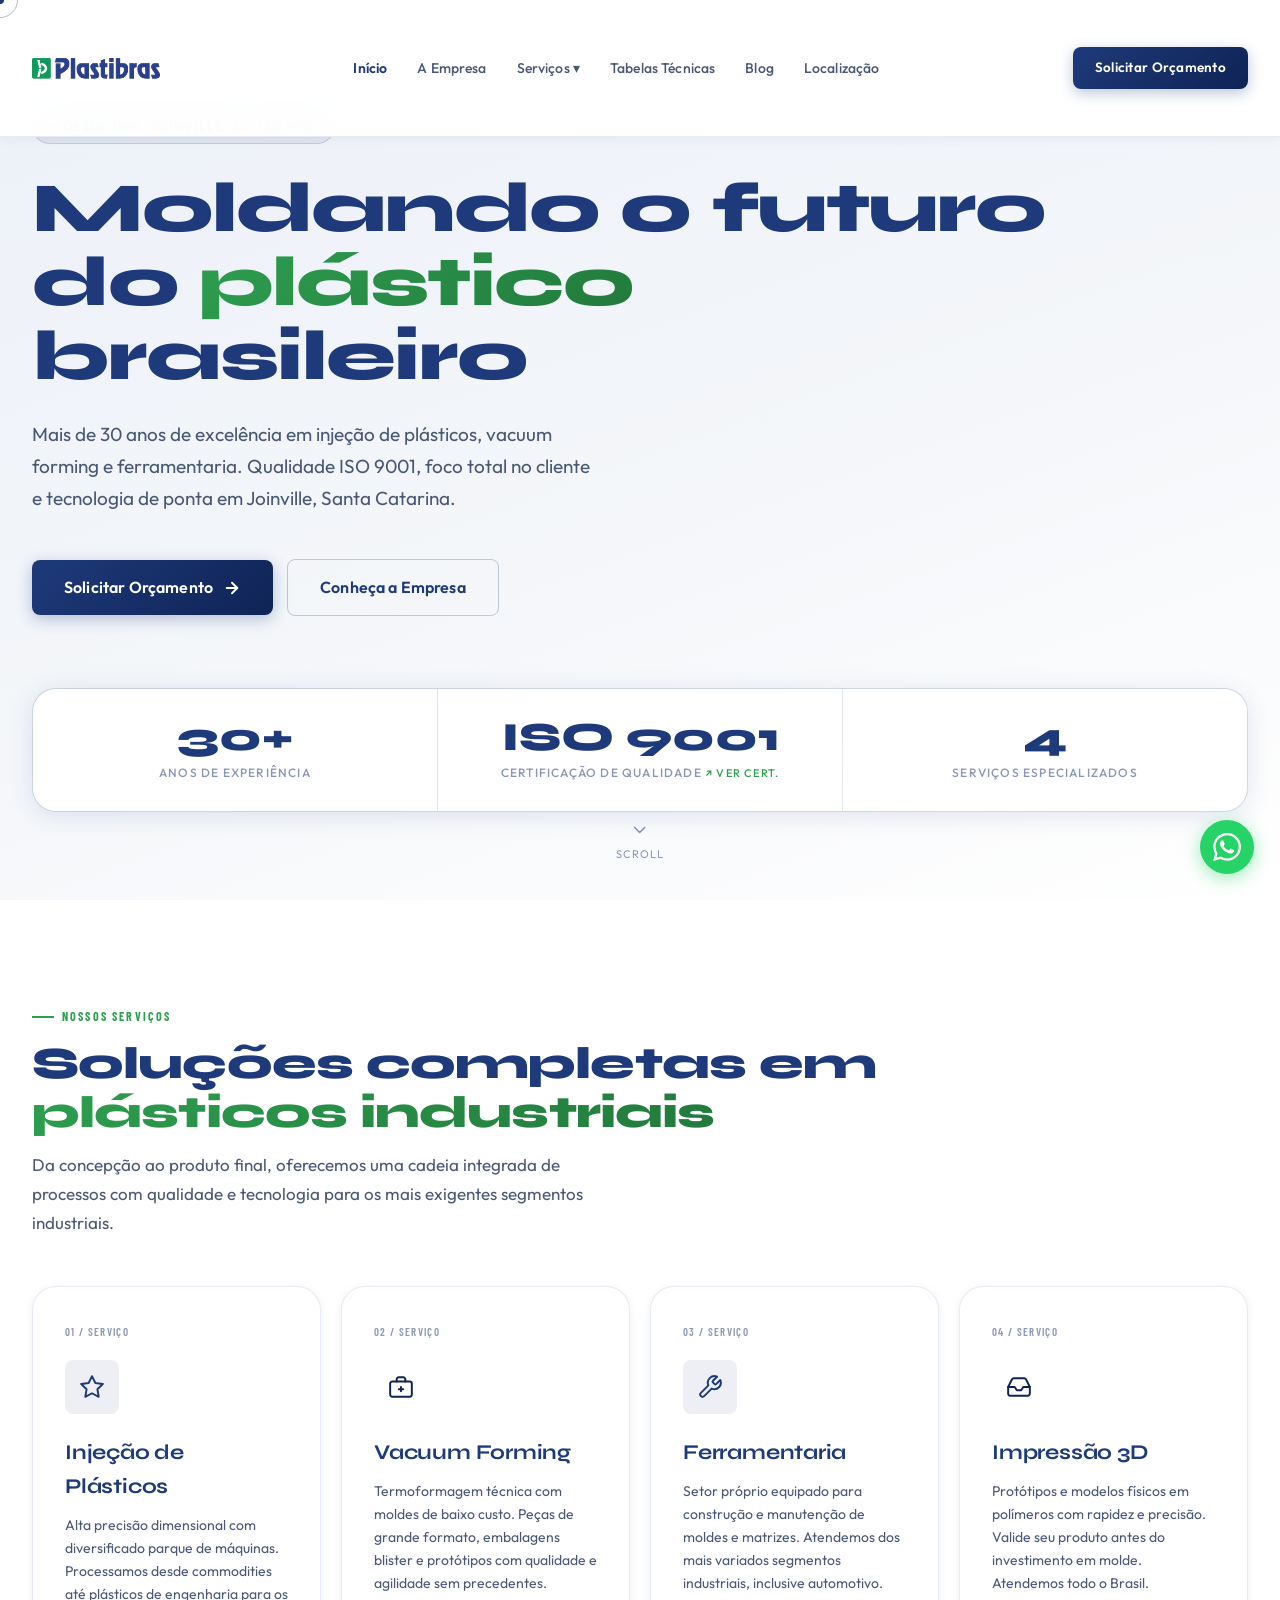
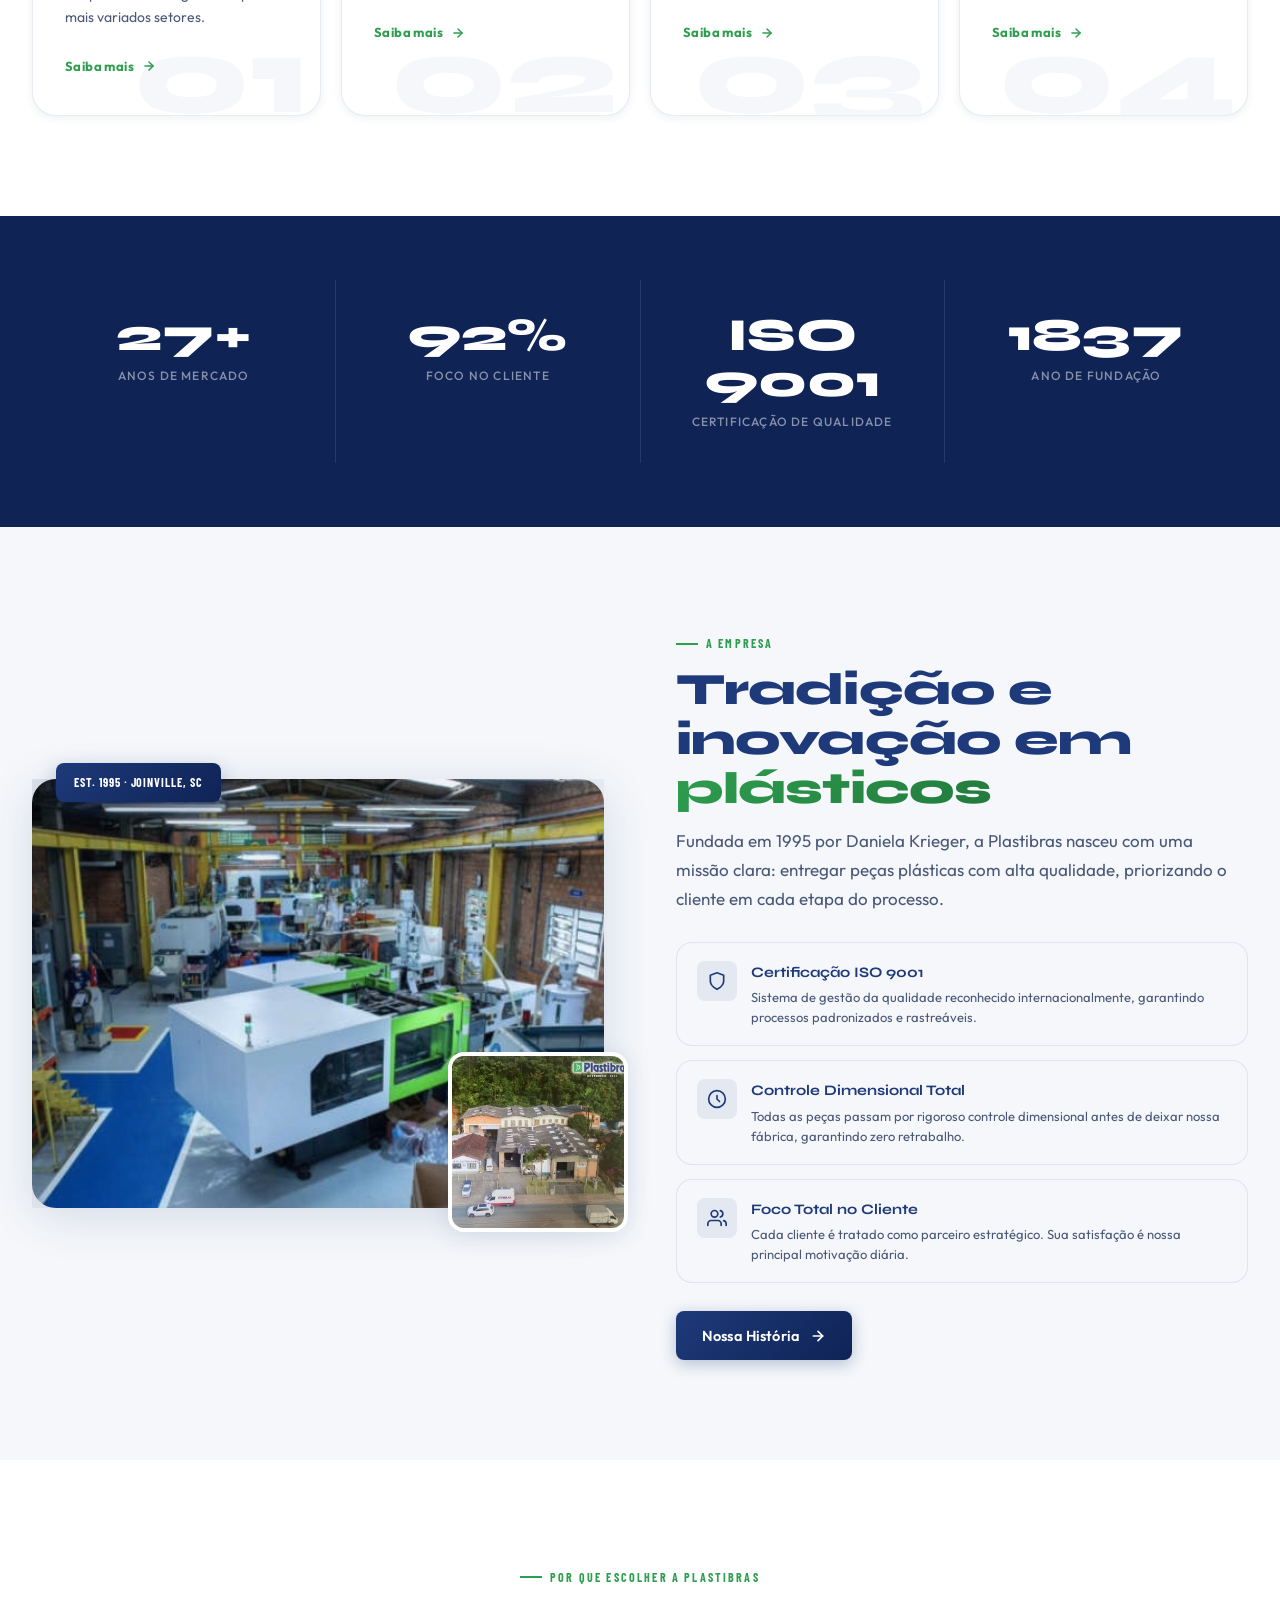
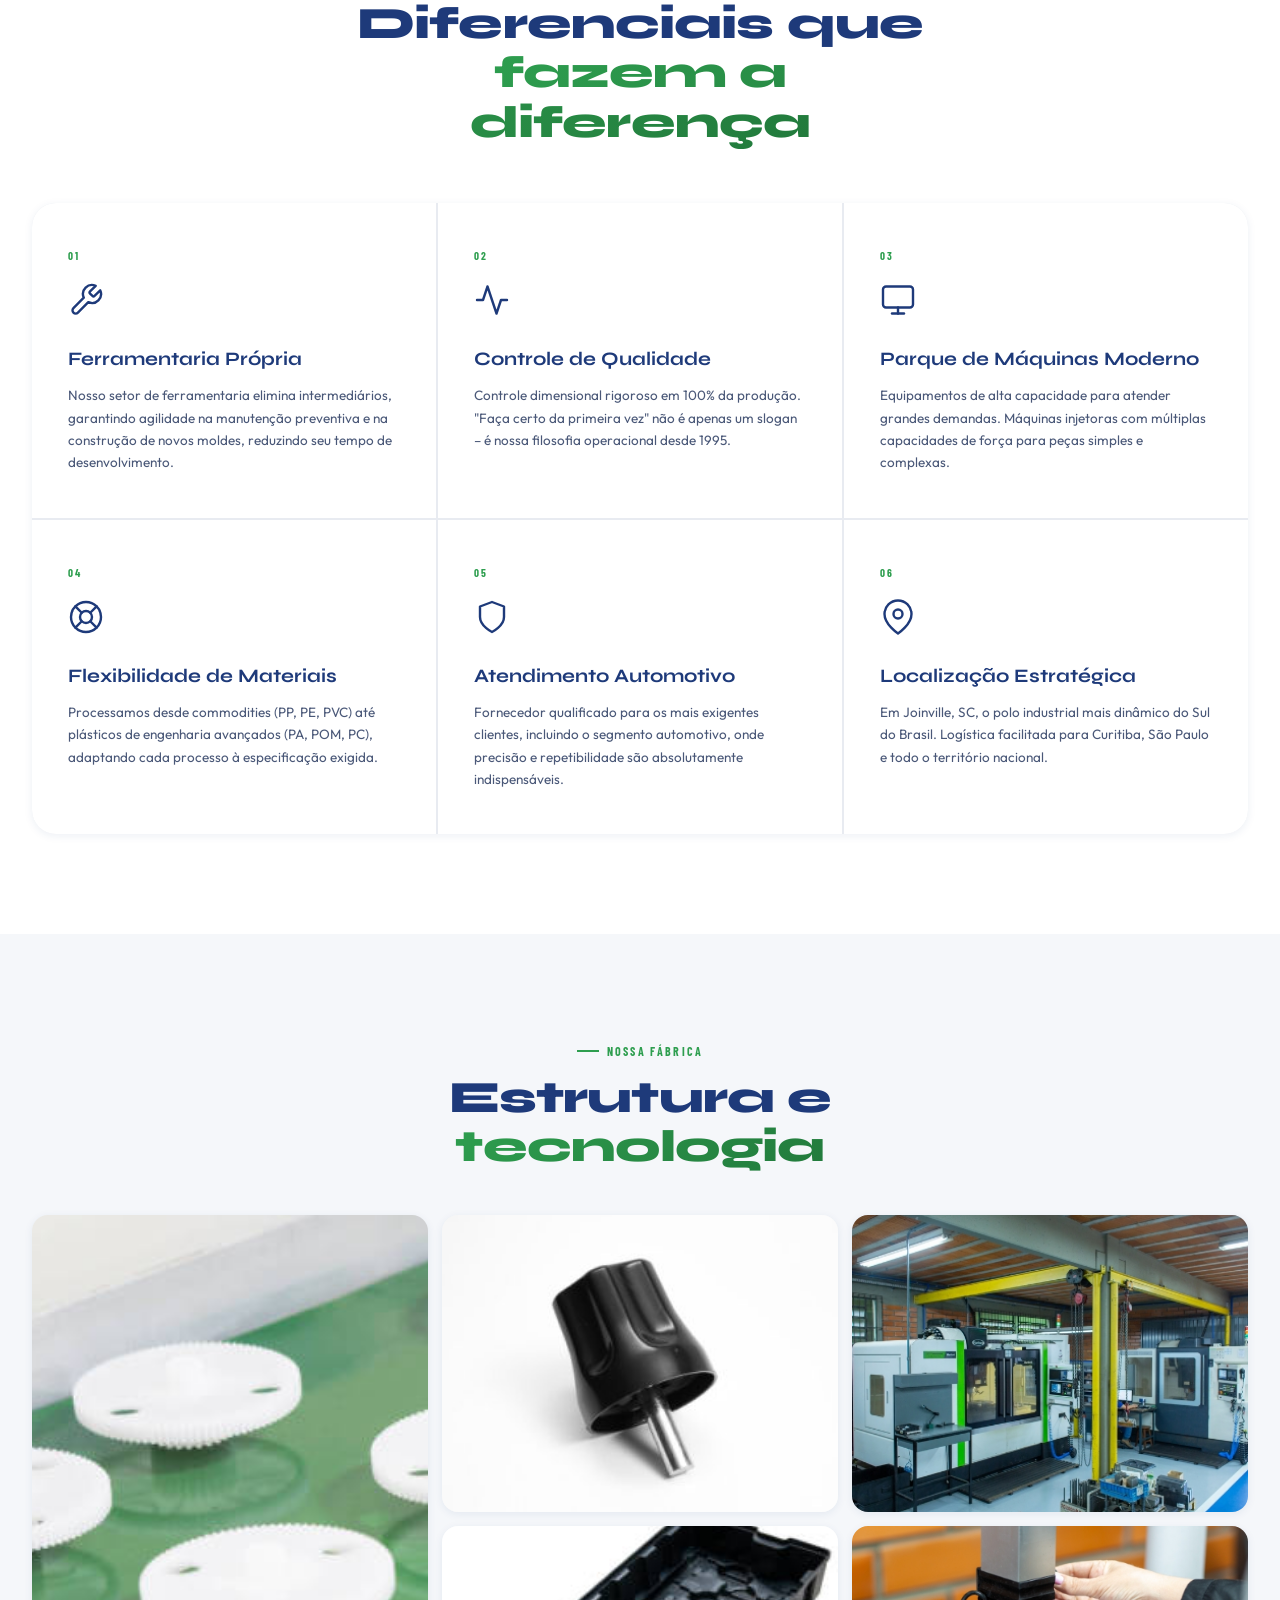
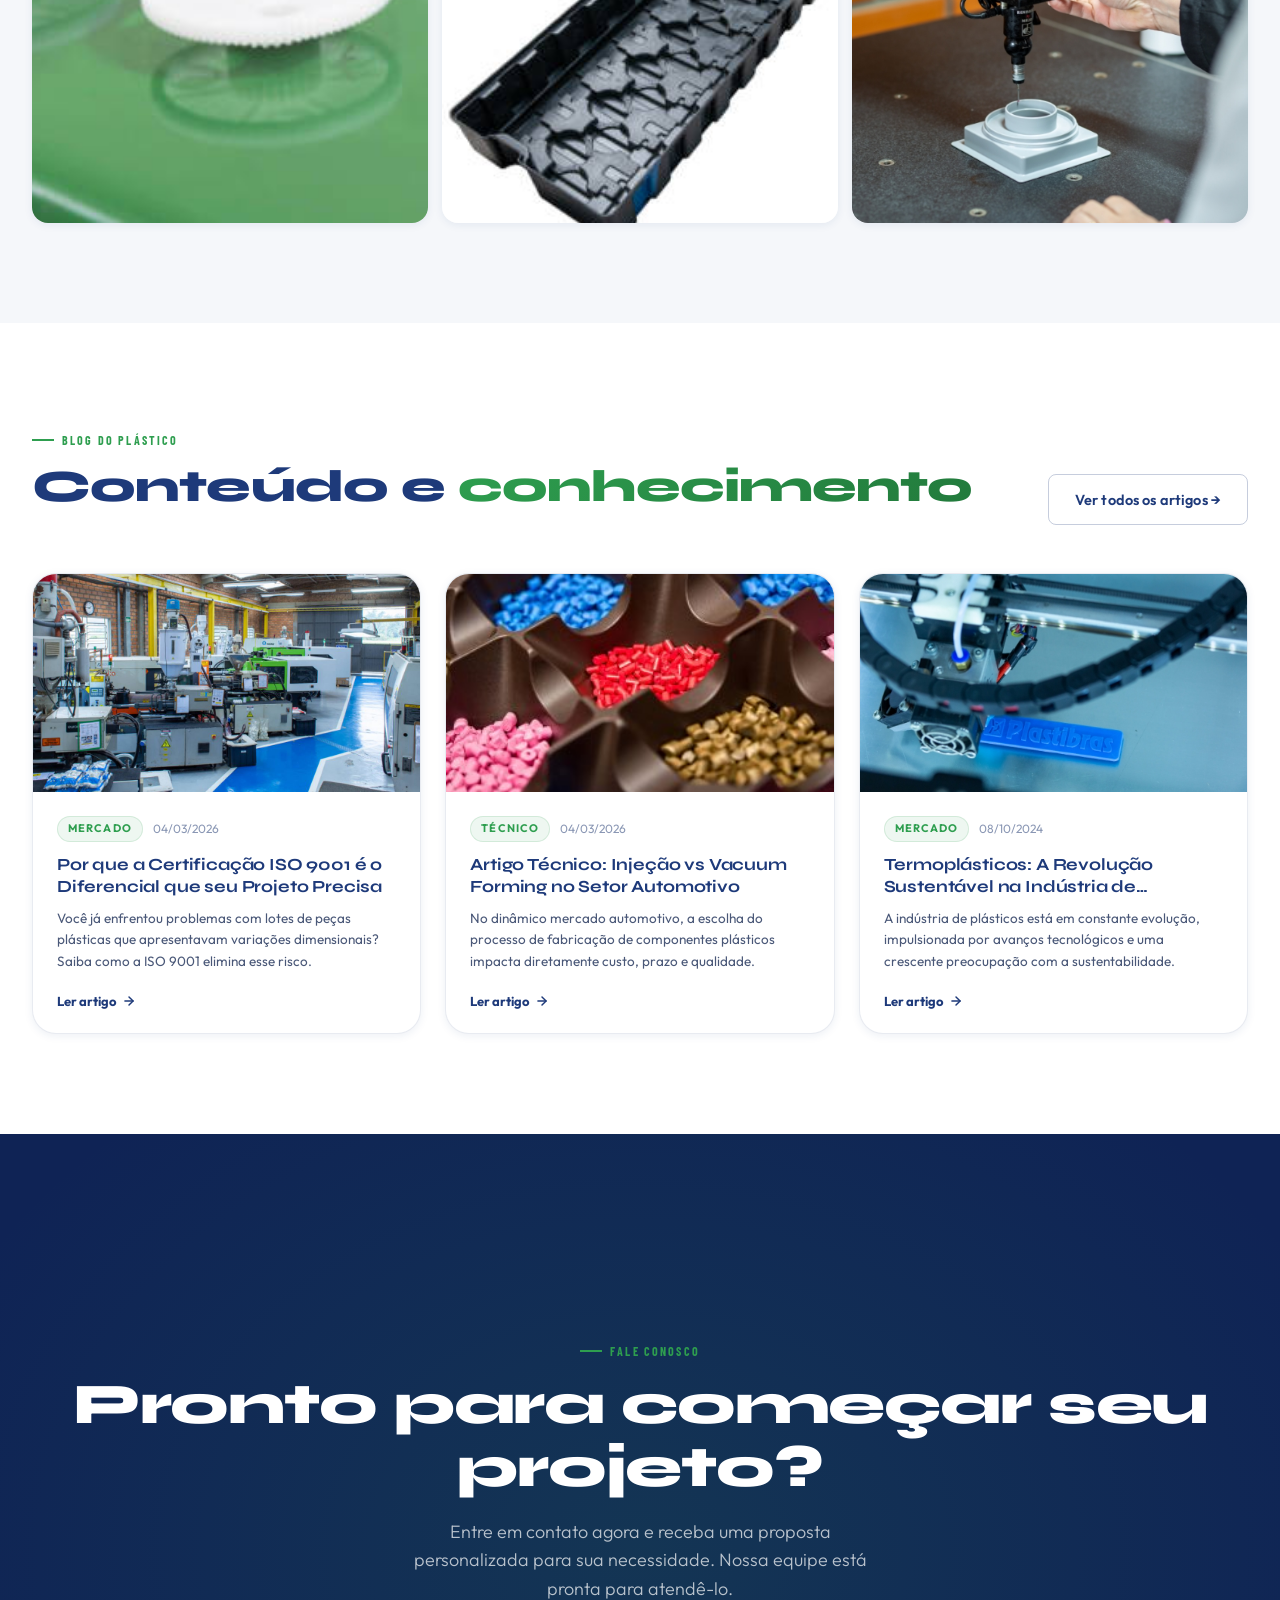
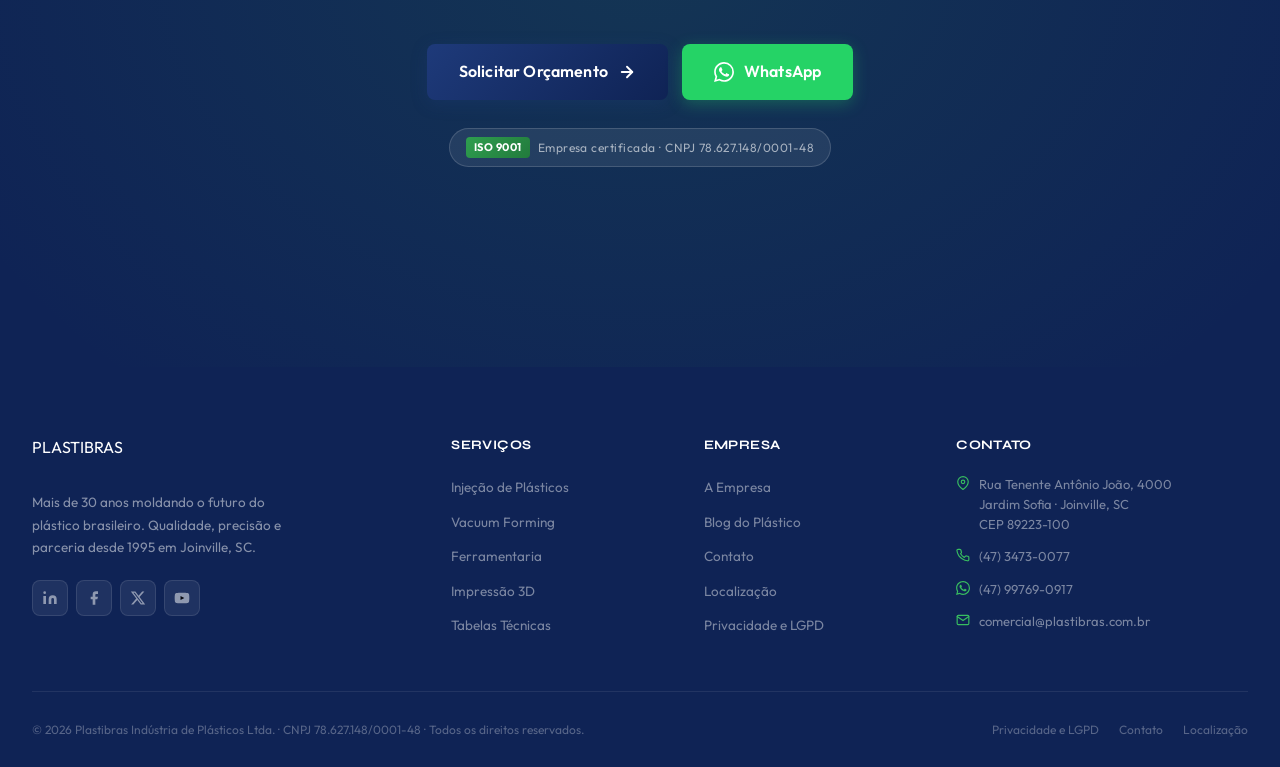
==== index.html @ 4c86cee4 "Initial commit – Plastibras website rebuild Complete 10-page static website with dark-to-light redes" ====
<!DOCTYPE html>
<html lang="pt-BR">
<head>
  <meta charset="UTF-8">
  <meta name="viewport" content="width=device-width, initial-scale=1.0">
  <meta name="description" content="Plastibras Indústria de Plásticos – Mais de 30 anos em injeção de plásticos, vacuum forming e ferramentaria em Joinville, SC. ISO 9001.">
  <title>Plastibras – Indústria de Plásticos | Joinville, SC</title>
  <link rel="preconnect" href="https://fonts.googleapis.com">
  <link rel="preconnect" href="https://fonts.gstatic.com" crossorigin>
  <link rel="stylesheet" href="css/styles.css">
</head>
<body>

<!-- ░░ LOADER ░░ -->
<div id="page-loader">
  <div class="loader-logo">PLASTI<span>BRAS</span></div>
  <div class="loader-bar-wrap"><div class="loader-bar"></div></div>
</div>

<!-- ░░ CURSOR ░░ -->
<div class="cursor-dot"></div>
<div class="cursor-ring"></div>

<!-- ░░ NOISE ░░ -->
<div class="noise-overlay" aria-hidden="true"></div>

<!-- ░░ NAV ░░ -->
<nav class="nav" role="navigation">
  <div class="container">
    <div class="nav-inner">
      <a href="index.html" class="nav-logo">
        <img src="images/logo-transparent.png" alt="Plastibras" class="nav-logo-img">
      </a>
      <ul class="nav-links">
        <li><a href="index.html" class="nav-link active">Início</a></li>
        <li><a href="empresa.html" class="nav-link">A Empresa</a></li>
        <li class="nav-dropdown">
          <a href="#" class="nav-link">Serviços ▾</a>
          <div class="nav-dropdown-menu">
            <a href="injecao.html" class="nav-dropdown-item"><span class="dot"></span>Injeção de Plásticos</a>
            <a href="vacuum-forming.html" class="nav-dropdown-item"><span class="dot"></span>Vacuum Forming</a>
            <a href="ferramentaria.html" class="nav-dropdown-item"><span class="dot"></span>Ferramentaria</a>
            <a href="impressao-3d.html" class="nav-dropdown-item"><span class="dot"></span>Impressão 3D</a>
          </div>
        </li>
        <li><a href="tabelas-tecnicas.html" class="nav-link">Tabelas Técnicas</a></li>
        <li><a href="blog.html" class="nav-link">Blog</a></li>
        <li><a href="localizacao.html" class="nav-link">Localização</a></li>
      </ul>
      <a href="contato.html" class="nav-cta">Solicitar Orçamento</a>
      <button class="nav-hamburger" aria-label="Abrir menu">
        <span></span><span></span><span></span>
      </button>
    </div>
  </div>
</nav>

<!-- ░░ MOBILE MENU ░░ -->
<div class="mobile-menu" role="dialog" aria-label="Menu de navegação">
  <button class="mobile-close" aria-label="Fechar menu">✕</button>
  <a href="index.html" class="mobile-menu-link">Início</a>
  <a href="empresa.html" class="mobile-menu-link">A Empresa</a>
  <a href="injecao.html" class="mobile-menu-link">Injeção de Plásticos</a>
  <a href="vacuum-forming.html" class="mobile-menu-link">Vacuum Forming</a>
  <a href="ferramentaria.html" class="mobile-menu-link">Ferramentaria</a>
  <a href="impressao-3d.html" class="mobile-menu-link">Impressão 3D</a>
  <a href="tabelas-tecnicas.html" class="mobile-menu-link">Tabelas Técnicas</a>
  <a href="blog.html" class="mobile-menu-link">Blog</a>
  <a href="contato.html" class="mobile-menu-link">Contato</a>
  <a href="localizacao.html" class="mobile-menu-link">Localização</a>
</div>

<!-- ░░ HERO ░░ -->
<section class="hero">
  <div class="hero-bg">
    <canvas id="hero-canvas" class="grid-canvas"></canvas>
  </div>
  <div class="container" style="position:relative;z-index:2;width:100%;">
    <div class="hero-content">
      <div class="hero-badge">Desde 1995 · Joinville, SC · ISO 9001</div>
      <h1 class="hero-title">
        <span class="line"><span class="word">Moldando</span> <span class="word">o</span> <span class="word">futuro</span></span>
        <span class="line"><span class="word">do</span> <span class="word highlight">plástico</span></span>
        <span class="line"><span class="word">brasileiro</span></span>
      </h1>
      <p class="hero-subtitle">
        Mais de 30 anos de excelência em injeção de plásticos, vacuum forming e ferramentaria.
        Qualidade ISO 9001, foco total no cliente e tecnologia de ponta em Joinville, Santa Catarina.
      </p>
      <div class="hero-actions">
        <a href="contato.html" class="btn btn-primary btn-lg">
          Solicitar Orçamento
          <svg width="18" height="18" viewBox="0 0 24 24" fill="none" stroke="currentColor" stroke-width="2.5" stroke-linecap="round" stroke-linejoin="round"><path d="M5 12h14"/><path d="m12 5 7 7-7 7"/></svg>
        </a>
        <a href="empresa.html" class="btn btn-outline btn-lg">
          Conheça a Empresa
        </a>
      </div>
      <div class="hero-stats">
        <div class="hero-stat">
          <div class="hero-stat-number"><span data-counter data-target="30" data-suffix="+">0</span></div>
          <div class="hero-stat-label">Anos de Experiência</div>
        </div>
        <div class="hero-stat">
          <a href="documents/ISO9001.pdf" target="_blank" rel="noopener" title="Ver Certificado ISO 9001" style="text-decoration:none;color:inherit">
            <div class="hero-stat-number"><span data-counter data-target="9001" data-prefix="ISO ">ISO 0</span></div>
            <div class="hero-stat-label">Certificação de Qualidade <span style="font-size:11px;color:var(--green)">↗ ver cert.</span></div>
          </a>
        </div>
        <div class="hero-stat">
          <div class="hero-stat-number"><span data-counter data-target="4">0</span></div>
          <div class="hero-stat-label">Serviços Especializados</div>
        </div>
      </div>
    </div>
  </div>
  <div class="scroll-indicator" aria-hidden="true">
    <svg viewBox="0 0 24 24" fill="none" stroke="currentColor" stroke-width="2" stroke-linecap="round" stroke-linejoin="round"><path d="m6 9 6 6 6-6"/></svg>
    Scroll
  </div>
</section>

<!-- ░░ SERVICES ░░ -->
<section class="section" id="servicos">
  <div class="container">
    <div class="reveal">
      <div class="section-tag">Nossos Serviços</div>
      <h2 class="section-title">Soluções completas em<br><span class="highlight">plásticos industriais</span></h2>
      <p class="section-desc">
        Da concepção ao produto final, oferecemos uma cadeia integrada de processos com qualidade
        e tecnologia para os mais exigentes segmentos industriais.
      </p>
    </div>
    <div class="services-grid">
      <a href="injecao.html" class="service-card reveal" data-delay="1">
        <div class="service-card-number">01 / Serviço</div>
        <div class="service-card-icon blue">
          <svg viewBox="0 0 24 24" fill="none" stroke="currentColor" stroke-width="1.8" stroke-linecap="round" stroke-linejoin="round"><path d="M12 2l3.09 6.26L22 9.27l-5 4.87 1.18 6.88L12 17.77l-6.18 3.25L7 14.14 2 9.27l6.91-1.01L12 2z"/></svg>
        </div>
        <h3 class="service-card-title">Injeção de Plásticos</h3>
        <p class="service-card-desc">
          Alta precisão dimensional com diversificado parque de máquinas.
          Processamos desde commodities até plásticos de engenharia para os mais variados setores.
        </p>
        <span class="service-card-link">
          Saiba mais
          <svg width="14" height="14" viewBox="0 0 24 24" fill="none" stroke="currentColor" stroke-width="2.5" stroke-linecap="round" stroke-linejoin="round"><path d="M5 12h14"/><path d="m12 5 7 7-7 7"/></svg>
        </span>
        <span class="service-card-bg-number">01</span>
      </a>
      <a href="vacuum-forming.html" class="service-card reveal" data-delay="2">
        <div class="service-card-number">02 / Serviço</div>
        <div class="service-card-icon orange">
          <svg viewBox="0 0 24 24" fill="none" stroke="currentColor" stroke-width="1.8" stroke-linecap="round" stroke-linejoin="round"><rect x="2" y="7" width="20" height="14" rx="2"/><path d="M16 7V5a2 2 0 0 0-2-2h-4a2 2 0 0 0-2 2v2"/><line x1="12" y1="12" x2="12" y2="16"/><line x1="10" y1="14" x2="14" y2="14"/></svg>
        </div>
        <h3 class="service-card-title">Vacuum Forming</h3>
        <p class="service-card-desc">
          Termoformagem técnica com moldes de baixo custo. Peças de grande formato,
          embalagens blister e protótipos com qualidade e agilidade sem precedentes.
        </p>
        <span class="service-card-link">
          Saiba mais
          <svg width="14" height="14" viewBox="0 0 24 24" fill="none" stroke="currentColor" stroke-width="2.5" stroke-linecap="round" stroke-linejoin="round"><path d="M5 12h14"/><path d="m12 5 7 7-7 7"/></svg>
        </span>
        <span class="service-card-bg-number">02</span>
      </a>
      <a href="ferramentaria.html" class="service-card reveal" data-delay="3">
        <div class="service-card-number">03 / Serviço</div>
        <div class="service-card-icon blue">
          <svg viewBox="0 0 24 24" fill="none" stroke="currentColor" stroke-width="1.8" stroke-linecap="round" stroke-linejoin="round"><path d="M14.7 6.3a1 1 0 0 0 0 1.4l1.6 1.6a1 1 0 0 0 1.4 0l3.77-3.77a6 6 0 0 1-7.94 7.94l-6.91 6.91a2.12 2.12 0 0 1-3-3l6.91-6.91a6 6 0 0 1 7.94-7.94l-3.76 3.76z"/></svg>
        </div>
        <h3 class="service-card-title">Ferramentaria</h3>
        <p class="service-card-desc">
          Setor próprio equipado para construção e manutenção de moldes e matrizes.
          Atendemos dos mais variados segmentos industriais, inclusive automotivo.
        </p>
        <span class="service-card-link">
          Saiba mais
          <svg width="14" height="14" viewBox="0 0 24 24" fill="none" stroke="currentColor" stroke-width="2.5" stroke-linecap="round" stroke-linejoin="round"><path d="M5 12h14"/><path d="m12 5 7 7-7 7"/></svg>
        </span>
        <span class="service-card-bg-number">03</span>
      </a>
      <a href="impressao-3d.html" class="service-card reveal" data-delay="4">
        <div class="service-card-number">04 / Serviço</div>
        <div class="service-card-icon orange">
          <svg viewBox="0 0 24 24" fill="none" stroke="currentColor" stroke-width="1.8" stroke-linecap="round" stroke-linejoin="round"><polyline points="22 12 16 12 14 15 10 15 8 12 2 12"/><path d="M5.45 5.11L2 12v6a2 2 0 0 0 2 2h16a2 2 0 0 0 2-2v-6l-3.45-6.89A2 2 0 0 0 16.76 4H7.24a2 2 0 0 0-1.79 1.11z"/></svg>
        </div>
        <h3 class="service-card-title">Impressão 3D</h3>
        <p class="service-card-desc">
          Protótipos e modelos físicos em polímeros com rapidez e precisão.
          Valide seu produto antes do investimento em molde. Atendemos todo o Brasil.
        </p>
        <span class="service-card-link">
          Saiba mais
          <svg width="14" height="14" viewBox="0 0 24 24" fill="none" stroke="currentColor" stroke-width="2.5" stroke-linecap="round" stroke-linejoin="round"><path d="M5 12h14"/><path d="m12 5 7 7-7 7"/></svg>
        </span>
        <span class="service-card-bg-number">04</span>
      </a>
    </div>
  </div>
</section>

<!-- ░░ STATS BAND ░░ -->
<div class="stats-band">
  <div class="container">
    <div class="stats-grid">
      <div class="stat-item">
        <div class="stat-number blue" data-counter data-target="30" data-suffix="+">0+</div>
        <div class="stat-label">Anos de Mercado</div>
      </div>
      <div class="stat-item">
        <div class="stat-number orange" data-counter data-target="100" data-suffix="%">0%</div>
        <div class="stat-label">Foco no Cliente</div>
      </div>
      <div class="stat-item">
        <div class="stat-number blue">ISO<br style="line-height:0.5">9001</div>
        <div class="stat-label">Certificação de Qualidade</div>
      </div>
      <div class="stat-item">
        <div class="stat-number" data-counter data-target="1995">0</div>
        <div class="stat-label">Ano de Fundação</div>
      </div>
    </div>
  </div>
</div>

<!-- ░░ ABOUT ░░ -->
<section class="section bg-1" id="sobre">
  <div class="container">
    <div class="about-grid">
      <div class="about-image-wrap reveal-left">
        <div class="about-image-main">
          <img src="images/parque-de-maquinas-plastibras-industria-plastica-joinville-sc.jpg"
               alt="Parque de máquinas Plastibras – Injeção de plásticos Joinville SC"
               loading="lazy">
          <div class="content-image-overlay"></div>
        </div>
        <div class="about-image-accent">
          <img src="images/plastibras-industria-de-plasticos-joinville-sc-_AEREA-300x263.jpg"
               alt="Vista aérea Plastibras Joinville" loading="lazy">
        </div>
        <div class="about-badge">Est. 1995 · Joinville, SC</div>
      </div>
      <div class="reveal-right">
        <div class="section-tag">A Empresa</div>
        <h2 class="section-title">Tradição e inovação em <span class="highlight">plásticos</span></h2>
        <p class="section-desc">
          Fundada em 1995 por Daniela Krieger, a Plastibras nasceu com uma missão clara:
          entregar peças plásticas com alta qualidade, priorizando o cliente em cada etapa do processo.
        </p>
        <div class="about-features">
          <div class="about-feature">
            <div class="about-feature-icon">
              <svg viewBox="0 0 24 24" fill="none" stroke="currentColor" stroke-width="2" stroke-linecap="round" stroke-linejoin="round"><path d="M12 22s8-4 8-10V5l-8-3-8 3v7c0 6 8 10 8 10z"/></svg>
            </div>
            <div>
              <div class="about-feature-title">Certificação ISO 9001</div>
              <div class="about-feature-text">Sistema de gestão da qualidade reconhecido internacionalmente, garantindo processos padronizados e rastreáveis.</div>
            </div>
          </div>
          <div class="about-feature">
            <div class="about-feature-icon">
              <svg viewBox="0 0 24 24" fill="none" stroke="currentColor" stroke-width="2" stroke-linecap="round" stroke-linejoin="round"><circle cx="12" cy="12" r="10"/><path d="M12 8v4l3 3"/></svg>
            </div>
            <div>
              <div class="about-feature-title">Controle Dimensional Total</div>
              <div class="about-feature-text">Todas as peças passam por rigoroso controle dimensional antes de deixar nossa fábrica, garantindo zero retrabalho.</div>
            </div>
          </div>
          <div class="about-feature">
            <div class="about-feature-icon">
              <svg viewBox="0 0 24 24" fill="none" stroke="currentColor" stroke-width="2" stroke-linecap="round" stroke-linejoin="round"><path d="M17 21v-2a4 4 0 0 0-4-4H5a4 4 0 0 0-4 4v2"/><circle cx="9" cy="7" r="4"/><path d="M23 21v-2a4 4 0 0 0-3-3.87"/><path d="M16 3.13a4 4 0 0 1 0 7.75"/></svg>
            </div>
            <div>
              <div class="about-feature-title">Foco Total no Cliente</div>
              <div class="about-feature-text">Cada cliente é tratado como parceiro estratégico. Sua satisfação é nossa principal motivação diária.</div>
            </div>
          </div>
        </div>
        <a href="empresa.html" class="btn btn-primary" style="margin-top:28px">
          Nossa História
          <svg width="16" height="16" viewBox="0 0 24 24" fill="none" stroke="currentColor" stroke-width="2.5" stroke-linecap="round" stroke-linejoin="round"><path d="M5 12h14"/><path d="m12 5 7 7-7 7"/></svg>
        </a>
      </div>
    </div>
  </div>
</section>

<!-- ░░ WHY US ░░ -->
<section class="section" id="diferenciais">
  <div class="container">
    <div class="reveal" style="text-align:center; max-width:600px; margin:0 auto 0">
      <div class="section-tag">Por Que Escolher a Plastibras</div>
      <h2 class="section-title">Diferenciais que <span class="highlight">fazem a diferença</span></h2>
    </div>
    <div class="why-grid" style="margin-top:56px">
      <div class="why-item reveal" data-delay="1">
        <div class="why-item-number">01</div>
        <div class="why-item-icon">
          <svg width="36" height="36" viewBox="0 0 24 24" fill="none" stroke="currentColor" stroke-width="1.6" stroke-linecap="round" stroke-linejoin="round"><path d="M14.7 6.3a1 1 0 0 0 0 1.4l1.6 1.6a1 1 0 0 0 1.4 0l3.77-3.77a6 6 0 0 1-7.94 7.94l-6.91 6.91a2.12 2.12 0 0 1-3-3l6.91-6.91a6 6 0 0 1 7.94-7.94l-3.76 3.76z"/></svg>
        </div>
        <div class="why-item-title">Ferramentaria Própria</div>
        <div class="why-item-text">Nosso setor de ferramentaria elimina intermediários, garantindo agilidade na manutenção preventiva e na construção de novos moldes, reduzindo seu tempo de desenvolvimento.</div>
      </div>
      <div class="why-item reveal" data-delay="2">
        <div class="why-item-number">02</div>
        <div class="why-item-icon">
          <svg width="36" height="36" viewBox="0 0 24 24" fill="none" stroke="currentColor" stroke-width="1.6" stroke-linecap="round" stroke-linejoin="round"><polyline points="22 12 18 12 15 21 9 3 6 12 2 12"/></svg>
        </div>
        <div class="why-item-title">Controle de Qualidade</div>
        <div class="why-item-text">Controle dimensional rigoroso em 100% da produção. "Faça certo da primeira vez" não é apenas um slogan – é nossa filosofia operacional desde 1995.</div>
      </div>
      <div class="why-item reveal" data-delay="3">
        <div class="why-item-number">03</div>
        <div class="why-item-icon">
          <svg width="36" height="36" viewBox="0 0 24 24" fill="none" stroke="currentColor" stroke-width="1.6" stroke-linecap="round" stroke-linejoin="round"><rect x="2" y="3" width="20" height="14" rx="2"/><line x1="8" y1="21" x2="16" y2="21"/><line x1="12" y1="17" x2="12" y2="21"/></svg>
        </div>
        <div class="why-item-title">Parque de Máquinas Moderno</div>
        <div class="why-item-text">Equipamentos de alta capacidade para atender grandes demandas. Máquinas injetoras com múltiplas capacidades de força para peças simples e complexas.</div>
      </div>
      <div class="why-item reveal" data-delay="1">
        <div class="why-item-number">04</div>
        <div class="why-item-icon">
          <svg width="36" height="36" viewBox="0 0 24 24" fill="none" stroke="currentColor" stroke-width="1.6" stroke-linecap="round" stroke-linejoin="round"><circle cx="12" cy="12" r="10"/><path d="m4.93 4.93 4.24 4.24"/><path d="m14.83 9.17 4.24-4.24"/><path d="m14.83 14.83 4.24 4.24"/><path d="m9.17 14.83-4.24 4.24"/><circle cx="12" cy="12" r="4"/></svg>
        </div>
        <div class="why-item-title">Flexibilidade de Materiais</div>
        <div class="why-item-text">Processamos desde commodities (PP, PE, PVC) até plásticos de engenharia avançados (PA, POM, PC), adaptando cada processo à especificação exigida.</div>
      </div>
      <div class="why-item reveal" data-delay="2">
        <div class="why-item-number">05</div>
        <div class="why-item-icon">
          <svg width="36" height="36" viewBox="0 0 24 24" fill="none" stroke="currentColor" stroke-width="1.6" stroke-linecap="round" stroke-linejoin="round"><path d="M12 22s8-4 8-10V5l-8-3-8 3v7c0 6 8 10 8 10z"/></svg>
        </div>
        <div class="why-item-title">Atendimento Automotivo</div>
        <div class="why-item-text">Fornecedor qualificado para os mais exigentes clientes, incluindo o segmento automotivo, onde precisão e repetibilidade são absolutamente indispensáveis.</div>
      </div>
      <div class="why-item reveal" data-delay="3">
        <div class="why-item-number">06</div>
        <div class="why-item-icon">
          <svg width="36" height="36" viewBox="0 0 24 24" fill="none" stroke="currentColor" stroke-width="1.6" stroke-linecap="round" stroke-linejoin="round"><path d="M21 10c0 7-9 13-9 13s-9-6-9-13a9 9 0 0 1 18 0z"/><circle cx="12" cy="10" r="3"/></svg>
        </div>
        <div class="why-item-title">Localização Estratégica</div>
        <div class="why-item-text">Em Joinville, SC, o polo industrial mais dinâmico do Sul do Brasil. Logística facilitada para Curitiba, São Paulo e todo o território nacional.</div>
      </div>
    </div>
  </div>
</section>

<!-- ░░ GALLERY ░░ -->
<section class="section bg-1">
  <div class="container">
    <div class="reveal" style="text-align:center;max-width:600px;margin:0 auto">
      <div class="section-tag">Nossa Fábrica</div>
      <h2 class="section-title">Estrutura e <span class="highlight">tecnologia</span></h2>
    </div>
    <div class="gallery-grid">
      <div class="gallery-item tall reveal" data-delay="1">
        <img src="images/fabrica-de-produtos-de-plastico-injecao-termoformagem.jpg"
             alt="Fábrica Plastibras – Injeção e Termoformagem" loading="lazy">
        <div class="gallery-item-overlay"><span class="gallery-item-overlay-text">Fábrica – Joinville, SC</span></div>
      </div>
      <div class="gallery-item reveal" data-delay="2">
        <img src="images/injecao_plasticos_plastibras-1-300x231.jpg"
             alt="Injeção de plásticos Plastibras" loading="lazy">
        <div class="gallery-item-overlay"><span class="gallery-item-overlay-text">Injeção de Plásticos</span></div>
      </div>
      <div class="gallery-item reveal" data-delay="3">
        <img src="images/servico-ferramentaria-joinvile-plastibras-industria-de-plasticos.jpg"
             alt="Ferramentaria Plastibras Joinville" loading="lazy">
        <div class="gallery-item-overlay"><span class="gallery-item-overlay-text">Ferramentaria</span></div>
      </div>
      <div class="gallery-item reveal" data-delay="2">
        <img src="images/peca-plastica-embalagem-blister-vacuum-forming-termoformagem-a-vacuo.jpg"
             alt="Peça plástica – Vacuum Forming" loading="lazy">
        <div class="gallery-item-overlay"><span class="gallery-item-overlay-text">Vacuum Forming</span></div>
      </div>
      <div class="gallery-item reveal" data-delay="3">
        <img src="images/controle-dimensional-de-pecas-de-plastico-industria-plastica.jpg"
             alt="Controle dimensional de peças plásticas" loading="lazy">
        <div class="gallery-item-overlay"><span class="gallery-item-overlay-text">Controle de Qualidade</span></div>
      </div>
    </div>
  </div>
</section>

<!-- ░░ BLOG PREVIEW ░░ -->
<section class="section">
  <div class="container">
    <div style="display:flex;align-items:flex-end;justify-content:space-between;flex-wrap:wrap;gap:20px;margin-bottom:0">
      <div class="reveal">
        <div class="section-tag">Blog do Plástico</div>
        <h2 class="section-title">Conteúdo e <span class="highlight">conhecimento</span></h2>
      </div>
      <a href="blog.html" class="btn btn-outline reveal">Ver todos os artigos →</a>
    </div>
    <div class="blog-grid" style="margin-top:48px">
      <a href="https://www.plastibras.com.br/industria-de-plasticos-em-joinville-por-que-a-certificacao-iso-9001-e-o-diferencial-que-seu-projeto-precisa/"
         class="blog-card reveal" data-delay="1" target="_blank" rel="noopener">
        <div class="blog-card-img">
          <img src="images/industria-de-plastico-joinville-santa-catarina-plastibras-youtube-1024x576.jpg"
               alt="Certificação ISO 9001 – Plastibras" loading="lazy">
        </div>
        <div class="blog-card-body">
          <div class="blog-card-meta">
            <span class="blog-card-cat">Mercado</span>
            <span class="blog-card-date">04/03/2026</span>
          </div>
          <h3 class="blog-card-title">Por que a Certificação ISO 9001 é o Diferencial que seu Projeto Precisa</h3>
          <p class="blog-card-excerpt">Você já enfrentou problemas com lotes de peças plásticas que apresentavam variações dimensionais? Saiba como a ISO 9001 elimina esse risco.</p>
          <span class="blog-card-link">Ler artigo <svg width="14" height="14" viewBox="0 0 24 24" fill="none" stroke="currentColor" stroke-width="2.5" stroke-linecap="round" stroke-linejoin="round"><path d="M5 12h14"/><path d="m12 5 7 7-7 7"/></svg></span>
        </div>
      </a>
      <a href="https://www.plastibras.com.br/artigo-tecnico-injecao-vs-vacuum-forming-no-setor-automotivo/"
         class="blog-card reveal" data-delay="2" target="_blank" rel="noopener">
        <div class="blog-card-img">
          <img src="images/injecao-de-plasticos-especiais-pvc-polietileno-polipropileno-plastibras-joinville-300x225.jpg"
               alt="Injeção vs Vacuum Forming automotivo" loading="lazy">
        </div>
        <div class="blog-card-body">
          <div class="blog-card-meta">
            <span class="blog-card-cat">Técnico</span>
            <span class="blog-card-date">04/03/2026</span>
          </div>
          <h3 class="blog-card-title">Artigo Técnico: Injeção vs Vacuum Forming no Setor Automotivo</h3>
          <p class="blog-card-excerpt">No dinâmico mercado automotivo, a escolha do processo de fabricação de componentes plásticos impacta diretamente custo, prazo e qualidade.</p>
          <span class="blog-card-link">Ler artigo <svg width="14" height="14" viewBox="0 0 24 24" fill="none" stroke="currentColor" stroke-width="2.5" stroke-linecap="round" stroke-linejoin="round"><path d="M5 12h14"/><path d="m12 5 7 7-7 7"/></svg></span>
        </div>
      </a>
      <a href="https://www.plastibras.com.br/termoplasticos-a-revolucao-sustentavel-na-industria-de-plasticos/"
         class="blog-card reveal" data-delay="3" target="_blank" rel="noopener">
        <div class="blog-card-img">
          <img src="images/impressao-3d-joinville.jpg"
               alt="Termoplásticos sustentáveis" loading="lazy">
        </div>
        <div class="blog-card-body">
          <div class="blog-card-meta">
            <span class="blog-card-cat">Mercado</span>
            <span class="blog-card-date">08/10/2024</span>
          </div>
          <h3 class="blog-card-title">Termoplásticos: A Revolução Sustentável na Indústria de Plásticos</h3>
          <p class="blog-card-excerpt">A indústria de plásticos está em constante evolução, impulsionada por avanços tecnológicos e uma crescente preocupação com a sustentabilidade.</p>
          <span class="blog-card-link">Ler artigo <svg width="14" height="14" viewBox="0 0 24 24" fill="none" stroke="currentColor" stroke-width="2.5" stroke-linecap="round" stroke-linejoin="round"><path d="M5 12h14"/><path d="m12 5 7 7-7 7"/></svg></span>
        </div>
      </a>
    </div>
  </div>
</section>

<!-- ░░ CTA ░░ -->
<section class="section cta-section bg-1">
  <div class="cta-bg"><div class="cta-bg-gradient"></div></div>
  <div class="container">
    <div class="cta-inner reveal" style="text-align:center">
      <div class="section-tag" style="justify-content:center">Fale Conosco</div>
      <h2 class="cta-title">Pronto para começar <span class="highlight">seu projeto?</span></h2>
      <p class="cta-desc">Entre em contato agora e receba uma proposta personalizada para sua necessidade. Nossa equipe está pronta para atendê-lo.</p>
      <div class="cta-actions">
        <a href="contato.html" class="btn btn-primary btn-lg">
          Solicitar Orçamento
          <svg width="18" height="18" viewBox="0 0 24 24" fill="none" stroke="currentColor" stroke-width="2.5" stroke-linecap="round" stroke-linejoin="round"><path d="M5 12h14"/><path d="m12 5 7 7-7 7"/></svg>
        </a>
        <a href="https://wa.me/5547997690917?text=Olá!%20Gostaria%20de%20solicitar%20um%20orçamento."
           class="btn btn-whatsapp btn-lg" target="_blank" rel="noopener">
          <svg width="20" height="20" viewBox="0 0 24 24" fill="currentColor"><path d="M17.472 14.382c-.297-.149-1.758-.867-2.03-.967-.273-.099-.471-.148-.67.15-.197.297-.767.966-.94 1.164-.173.199-.347.223-.644.075-.297-.15-1.255-.463-2.39-1.475-.883-.788-1.48-1.761-1.653-2.059-.173-.297-.018-.458.13-.606.134-.133.298-.347.446-.52.149-.174.198-.298.298-.497.099-.198.05-.371-.025-.52-.075-.149-.669-1.612-.916-2.207-.242-.579-.487-.5-.669-.51-.173-.008-.371-.01-.57-.01-.198 0-.52.074-.792.372-.272.297-1.04 1.016-1.04 2.479 0 1.462 1.065 2.875 1.213 3.074.149.198 2.096 3.2 5.077 4.487.709.306 1.262.489 1.694.625.712.227 1.36.195 1.871.118.571-.085 1.758-.719 2.006-1.413.248-.694.248-1.289.173-1.413-.074-.124-.272-.198-.57-.347m-5.421 7.403h-.004a9.87 9.87 0 0 1-5.031-1.378l-.361-.214-3.741.982.998-3.648-.235-.374a9.86 9.86 0 0 1-1.51-5.26c.001-5.45 4.436-9.884 9.888-9.884 2.64 0 5.122 1.03 6.988 2.898a9.825 9.825 0 0 1 2.893 6.994c-.003 5.45-4.437 9.884-9.885 9.884m8.413-18.297A11.815 11.815 0 0 0 12.05 0C5.495 0 .16 5.335.157 11.892c0 2.096.547 4.142 1.588 5.945L.057 24l6.305-1.654a11.882 11.882 0 0 0 5.683 1.448h.005c6.554 0 11.89-5.335 11.893-11.893a11.821 11.821 0 0 0-3.48-8.413Z"/></svg>
          WhatsApp
        </a>
      </div>
      <div style="display:flex;justify-content:center">
        <div class="cta-iso">
          <span class="iso-badge">ISO 9001</span>
          Empresa certificada · CNPJ 78.627.148/0001-48
        </div>
      </div>
    </div>
  </div>
</section>

<!-- ░░ FOOTER ░░ -->
<footer class="footer" role="contentinfo">
  <div class="container">
    <div class="footer-grid">
      <div class="footer-brand">
        <div class="footer-logo">PLASTI<span>BRAS</span></div>
        <p class="footer-tagline">
          Mais de 30 anos moldando o futuro do plástico brasileiro.
          Qualidade, precisão e parceria desde 1995 em Joinville, SC.
        </p>
        <div class="footer-social">
          <a href="https://www.linkedin.com/company/plastibras" target="_blank" rel="noopener" class="social-link" aria-label="LinkedIn">
            <svg viewBox="0 0 24 24" fill="currentColor"><path d="M16 8a6 6 0 0 1 6 6v7h-4v-7a2 2 0 0 0-2-2 2 2 0 0 0-2 2v7h-4v-7a6 6 0 0 1 6-6z"/><rect x="2" y="9" width="4" height="12"/><circle cx="4" cy="4" r="2"/></svg>
          </a>
          <a href="https://www.facebook.com/plastibrasplasticos" target="_blank" rel="noopener" class="social-link" aria-label="Facebook">
            <svg viewBox="0 0 24 24" fill="currentColor"><path d="M18 2h-3a5 5 0 0 0-5 5v3H7v4h3v8h4v-8h3l1-4h-4V7a1 1 0 0 1 1-1h3z"/></svg>
          </a>
          <a href="https://twitter.com/plastibras" target="_blank" rel="noopener" class="social-link" aria-label="Twitter/X">
            <svg viewBox="0 0 24 24" fill="currentColor"><path d="M18.244 2.25h3.308l-7.227 8.26 8.502 11.24H16.17l-5.214-6.817L4.99 21.75H1.68l7.73-8.835L1.254 2.25H8.08l4.713 6.231zm-1.161 17.52h1.833L7.084 4.126H5.117z"/></svg>
          </a>
          <a href="https://www.youtube.com/@plastibras" target="_blank" rel="noopener" class="social-link" aria-label="YouTube">
            <svg viewBox="0 0 24 24" fill="currentColor"><path d="M22.54 6.42a2.78 2.78 0 0 0-1.95-1.96C18.88 4 12 4 12 4s-6.88 0-8.59.46a2.78 2.78 0 0 0-1.95 1.96A29 29 0 0 0 1 12a29 29 0 0 0 .46 5.58A2.78 2.78 0 0 0 3.41 19.6C5.12 20 12 20 12 20s6.88 0 8.59-.46a2.78 2.78 0 0 0 1.95-1.95A29 29 0 0 0 23 12a29 29 0 0 0-.46-5.58z"/><polygon fill="#060810" points="9.75 15.02 15.5 12 9.75 8.98 9.75 15.02"/></svg>
          </a>
        </div>
      </div>
      <div>
        <div class="footer-col-title">Serviços</div>
        <ul class="footer-links">
          <li><a href="injecao.html" class="footer-link">Injeção de Plásticos</a></li>
          <li><a href="vacuum-forming.html" class="footer-link">Vacuum Forming</a></li>
          <li><a href="ferramentaria.html" class="footer-link">Ferramentaria</a></li>
          <li><a href="impressao-3d.html" class="footer-link">Impressão 3D</a></li>
          <li><a href="tabelas-tecnicas.html" class="footer-link">Tabelas Técnicas</a></li>
        </ul>
      </div>
      <div>
        <div class="footer-col-title">Empresa</div>
        <ul class="footer-links">
          <li><a href="empresa.html" class="footer-link">A Empresa</a></li>
          <li><a href="blog.html" class="footer-link">Blog do Plástico</a></li>
          <li><a href="contato.html" class="footer-link">Contato</a></li>
          <li><a href="localizacao.html" class="footer-link">Localização</a></li>
          <li><a href="#" class="footer-link">Privacidade e LGPD</a></li>
        </ul>
      </div>
      <div>
        <div class="footer-col-title">Contato</div>
        <div class="footer-contact-item">
          <svg viewBox="0 0 24 24" fill="none" stroke="currentColor" stroke-width="2" stroke-linecap="round" stroke-linejoin="round"><path d="M21 10c0 7-9 13-9 13s-9-6-9-13a9 9 0 0 1 18 0z"/><circle cx="12" cy="10" r="3"/></svg>
          <span class="footer-contact-text">Rua Tenente Antônio João, 4000<br>Jardim Sofia · Joinville, SC<br>CEP 89223-100</span>
        </div>
        <div class="footer-contact-item">
          <svg viewBox="0 0 24 24" fill="none" stroke="currentColor" stroke-width="2" stroke-linecap="round" stroke-linejoin="round"><path d="M22 16.92v3a2 2 0 0 1-2.18 2 19.79 19.79 0 0 1-8.63-3.07A19.5 19.5 0 0 1 4.69 13a19.79 19.79 0 0 1-3.07-8.67A2 2 0 0 1 3.6 2.22h3a2 2 0 0 1 2 1.72c.127.96.361 1.903.7 2.81a2 2 0 0 1-.45 2.11L7.91 9.79a16 16 0 0 0 6.29 6.29l1.85-1.85a2 2 0 0 1 2.11-.45c.907.339 1.85.573 2.81.7A2 2 0 0 1 22 16.92z"/></svg>
          <span class="footer-contact-text"><a href="tel:+554734730077">(47) 3473-0077</a></span>
        </div>
        <div class="footer-contact-item">
          <svg viewBox="0 0 24 24" fill="currentColor" width="14" height="14"><path d="M17.472 14.382c-.297-.149-1.758-.867-2.03-.967-.273-.099-.471-.148-.67.15-.197.297-.767.966-.94 1.164-.173.199-.347.223-.644.075-.297-.15-1.255-.463-2.39-1.475-.883-.788-1.48-1.761-1.653-2.059-.173-.297-.018-.458.13-.606.134-.133.298-.347.446-.52.149-.174.198-.298.298-.497.099-.198.05-.371-.025-.52-.075-.149-.669-1.612-.916-2.207-.242-.579-.487-.5-.669-.51-.173-.008-.371-.01-.57-.01-.198 0-.52.074-.792.372-.272.297-1.04 1.016-1.04 2.479 0 1.462 1.065 2.875 1.213 3.074.149.198 2.096 3.2 5.077 4.487.709.306 1.262.489 1.694.625.712.227 1.36.195 1.871.118.571-.085 1.758-.719 2.006-1.413.248-.694.248-1.289.173-1.413-.074-.124-.272-.198-.57-.347m-5.421 7.403h-.004a9.87 9.87 0 0 1-5.031-1.378l-.361-.214-3.741.982.998-3.648-.235-.374a9.86 9.86 0 0 1-1.51-5.26c.001-5.45 4.436-9.884 9.888-9.884 2.64 0 5.122 1.03 6.988 2.898a9.825 9.825 0 0 1 2.893 6.994c-.003 5.45-4.437 9.884-9.885 9.884m8.413-18.297A11.815 11.815 0 0 0 12.05 0C5.495 0 .16 5.335.157 11.892c0 2.096.547 4.142 1.588 5.945L.057 24l6.305-1.654a11.882 11.882 0 0 0 5.683 1.448h.005c6.554 0 11.89-5.335 11.893-11.893a11.821 11.821 0 0 0-3.48-8.413Z"/></svg>
          <span class="footer-contact-text"><a href="https://wa.me/5547997690917" target="_blank" rel="noopener">(47) 99769-0917</a></span>
        </div>
        <div class="footer-contact-item">
          <svg viewBox="0 0 24 24" fill="none" stroke="currentColor" stroke-width="2" stroke-linecap="round" stroke-linejoin="round"><path d="M4 4h16c1.1 0 2 .9 2 2v12c0 1.1-.9 2-2 2H4c-1.1 0-2-.9-2-2V6c0-1.1.9-2 2-2z"/><polyline points="22,6 12,13 2,6"/></svg>
          <span class="footer-contact-text"><a href="mailto:comercial@plastibras.com.br">comercial@plastibras.com.br</a></span>
        </div>
      </div>
    </div>
    <div class="footer-bottom">
      <div class="footer-bottom-left">
        © 2026 Plastibras Indústria de Plásticos Ltda. · CNPJ 78.627.148/0001-48 · Todos os direitos reservados.
      </div>
      <div class="footer-bottom-right">
        <a href="#" class="footer-bottom-link">Privacidade e LGPD</a>
        <a href="contato.html" class="footer-bottom-link">Contato</a>
        <a href="localizacao.html" class="footer-bottom-link">Localização</a>
      </div>
    </div>
  </div>
</footer>

<!-- ░░ FLOATING WHATSAPP ░░ -->
<a href="https://wa.me/5547997690917?text=Olá!%20Vim%20pelo%20site%20e%20gostaria%20de%20um%20orçamento."
   class="float-whatsapp" target="_blank" rel="noopener" aria-label="WhatsApp Plastibras">
  <svg viewBox="0 0 24 24" fill="currentColor"><path d="M17.472 14.382c-.297-.149-1.758-.867-2.03-.967-.273-.099-.471-.148-.67.15-.197.297-.767.966-.94 1.164-.173.199-.347.223-.644.075-.297-.15-1.255-.463-2.39-1.475-.883-.788-1.48-1.761-1.653-2.059-.173-.297-.018-.458.13-.606.134-.133.298-.347.446-.52.149-.174.198-.298.298-.497.099-.198.05-.371-.025-.52-.075-.149-.669-1.612-.916-2.207-.242-.579-.487-.5-.669-.51-.173-.008-.371-.01-.57-.01-.198 0-.52.074-.792.372-.272.297-1.04 1.016-1.04 2.479 0 1.462 1.065 2.875 1.213 3.074.149.198 2.096 3.2 5.077 4.487.709.306 1.262.489 1.694.625.712.227 1.36.195 1.871.118.571-.085 1.758-.719 2.006-1.413.248-.694.248-1.289.173-1.413-.074-.124-.272-.198-.57-.347m-5.421 7.403h-.004a9.87 9.87 0 0 1-5.031-1.378l-.361-.214-3.741.982.998-3.648-.235-.374a9.86 9.86 0 0 1-1.51-5.26c.001-5.45 4.436-9.884 9.888-9.884 2.64 0 5.122 1.03 6.988 2.898a9.825 9.825 0 0 1 2.893 6.994c-.003 5.45-4.437 9.884-9.885 9.884m8.413-18.297A11.815 11.815 0 0 0 12.05 0C5.495 0 .16 5.335.157 11.892c0 2.096.547 4.142 1.588 5.945L.057 24l6.305-1.654a11.882 11.882 0 0 0 5.683 1.448h.005c6.554 0 11.89-5.335 11.893-11.893a11.821 11.821 0 0 0-3.48-8.413Z"/></svg>
</a>

<script src="js/main.js"></script>
</body>
</html>
---- css/styles.css ----
/* ============================================================
   PLASTIBRAS — DESIGN SYSTEM (LIGHT THEME)
   Navy Blue + Green · Joinville, SC · Est. 1995
   ============================================================ */

@import url('https://fonts.googleapis.com/css2?family=Syne:wght@400;500;600;700;800&family=Outfit:wght@300;400;500;600&family=Barlow+Condensed:wght@400;500;600;700&display=swap');

/* ─── CUSTOM PROPERTIES ─── */
:root {
  /* Brand colors from logo */
  --navy:        #1E3A7A;
  --navy-dark:   #0F2355;
  --navy-light:  #2B4C9B;
  --green:       #2E9E4F;
  --green-dark:  #227A3C;
  --green-light: #38BE60;

  /* Backgrounds */
  --bg-0: #FFFFFF;
  --bg-1: #F5F7FA;
  --bg-2: #EBF0F8;
  --bg-3: #DDE5F5;
  --card:  #FFFFFF;
  --card-border: rgba(30, 58, 122, 0.1);

  /* Text */
  --text-1: #0F2355;
  --text-2: #4A5878;
  --text-3: #8A97B4;

  /* Gradients */
  --gradient-navy:  linear-gradient(135deg, #1E3A7A, #0F2355);
  --gradient-green: linear-gradient(135deg, #2E9E4F, #227A3C);
  --gradient-hero:  linear-gradient(160deg, #EBF0F8 0%, #F5F7FA 100%);

  /* Fonts */
  --font-display: 'Syne', sans-serif;
  --font-body:    'Outfit', sans-serif;
  --font-tech:    'Barlow Condensed', sans-serif;

  /* Radius */
  --radius-sm: 8px;
  --radius-md: 16px;
  --radius-lg: 24px;
  --radius-xl: 32px;

  /* Shadows */
  --shadow-sm:       0 2px 8px rgba(30, 58, 122, 0.08);
  --shadow-md:       0 4px 24px rgba(30, 58, 122, 0.12);
  --shadow-lg:       0 8px 48px rgba(30, 58, 122, 0.15);
  --shadow-glow-navy: 0 0 40px rgba(30, 58, 122, 0.15);
  --shadow-glow-green: 0 0 30px rgba(46, 158, 79, 0.2);

  --transition:      all 0.35s cubic-bezier(0.4, 0, 0.2, 1);
  --transition-fast: all 0.2s cubic-bezier(0.4, 0, 0.2, 1);
}

/* ─── RESET ─── */
*, *::before, *::after { box-sizing: border-box; margin: 0; padding: 0; }
html { scroll-behavior: smooth; font-size: 16px; scroll-padding-top: 136px; }
body {
  font-family: var(--font-body);
  background: var(--bg-0);
  color: var(--text-1);
  line-height: 1.6;
  overflow-x: hidden;
  -webkit-font-smoothing: antialiased;
}
img { max-width: 100%; display: block; }
a { text-decoration: none; color: inherit; }
ul { list-style: none; }
button { font-family: var(--font-body); cursor: pointer; border: none; background: none; }
input, textarea, select { font-family: var(--font-body); }

/* ─── CUSTOM CURSOR ─── */
.cursor-dot {
  position: fixed; top: 0; left: 0;
  width: 8px; height: 8px;
  background: var(--navy);
  border-radius: 50%;
  pointer-events: none; z-index: 10000;
  transition: transform 0.1s ease;
  transform: translate(-50%, -50%);
}
.cursor-ring {
  position: fixed; top: 0; left: 0;
  width: 36px; height: 36px;
  border: 1.5px solid rgba(30, 58, 122, 0.35);
  border-radius: 50%;
  pointer-events: none; z-index: 9999;
  transition: transform 0.12s ease, width 0.3s, height 0.3s, opacity 0.3s;
  transform: translate(-50%, -50%);
}
.cursor-ring.hovering {
  width: 52px; height: 52px;
  border-color: var(--green);
  opacity: 0.7;
}
@media (hover: none) { .cursor-dot, .cursor-ring { display: none; } }

/* ─── LOADER ─── */
#page-loader {
  position: fixed; inset: 0;
  background: var(--bg-0);
  z-index: 99999;
  display: flex;
  align-items: center; justify-content: center;
  flex-direction: column; gap: 24px;
  transition: opacity 0.6s ease, visibility 0.6s;
}
#page-loader.hidden { opacity: 0; visibility: hidden; }
.loader-logo {
  font-family: var(--font-display);
  font-size: 28px; font-weight: 800;
  letter-spacing: 0.08em;
  color: var(--navy);
}
.loader-logo span { color: var(--green); }
.loader-bar-wrap {
  width: 200px; height: 3px;
  background: var(--bg-2);
  border-radius: 99px; overflow: hidden;
}
.loader-bar {
  height: 100%; width: 0%;
  background: var(--gradient-navy);
  border-radius: 99px;
  animation: loadBar 1.2s cubic-bezier(0.4, 0, 0.2, 1) forwards;
}
@keyframes loadBar { to { width: 100%; } }

/* ─── LAYOUT ─── */
.container { max-width: 1280px; margin: 0 auto; padding: 0 32px; }
.section    { padding: 100px 0; }
.section--sm { padding: 64px 0; }

/* ─── GRID CANVAS ─── */
.grid-canvas { position: absolute; inset: 0; z-index: 0; pointer-events: none; }

/* ─── NAVIGATION ─── */
.nav {
  position: fixed; top: 0; left: 0; right: 0;
  z-index: 1000; padding: 0;
  transition: var(--transition);
  background: rgba(255,255,255,0.96);
  backdrop-filter: blur(16px);
  -webkit-backdrop-filter: blur(16px);
  border-bottom: 1px solid var(--card-border);
  box-shadow: 0 1px 12px rgba(30,58,122,0.06);
}
.nav-inner {
  display: flex; align-items: center;
  justify-content: space-between; gap: 20px;
  height: 136px;
}
.nav-logo {
  display: flex; align-items: center; gap: 0;
  flex-shrink: 0;
}
.nav-logo img, .nav-logo-img {
  height: 128px; width: auto;
  object-fit: contain;
  display: block;
}
.nav-links {
  display: flex; align-items: center; gap: 2px;
}
.nav-link {
  font-size: 14px; font-weight: 500;
  color: var(--text-2);
  padding: 8px 14px;
  border-radius: var(--radius-sm);
  transition: var(--transition-fast);
  white-space: nowrap; letter-spacing: 0.01em;
}
.nav-link:hover { color: var(--navy); background: var(--bg-1); }
.nav-link.active { color: var(--navy); font-weight: 600; }
.nav-cta {
  background: var(--gradient-navy);
  color: #fff;
  font-weight: 600; font-size: 13.5px;
  padding: 10px 22px;
  border-radius: var(--radius-sm);
  letter-spacing: 0.02em;
  transition: var(--transition-fast);
  white-space: nowrap;
  box-shadow: 0 4px 14px rgba(30,58,122,0.3);
}
.nav-cta:hover {
  transform: translateY(-1px);
  box-shadow: 0 6px 20px rgba(30,58,122,0.4);
}

/* Dropdown */
.nav-dropdown { position: relative; }
.nav-dropdown-menu {
  position: absolute;
  top: calc(100% + 8px); left: 50%;
  transform: translateX(-50%);
  background: var(--card);
  border: 1px solid var(--card-border);
  border-radius: var(--radius-md);
  padding: 8px; min-width: 230px;
  display: none;
  box-shadow: var(--shadow-lg);
}
.nav-dropdown:hover .nav-dropdown-menu { display: block; }
.nav-dropdown-item {
  display: flex; align-items: center; gap: 10px;
  padding: 10px 14px;
  border-radius: var(--radius-sm);
  font-size: 14px; color: var(--text-2);
  transition: var(--transition-fast);
}
.nav-dropdown-item:hover { background: var(--bg-1); color: var(--navy); }
.nav-dropdown-item .dot {
  width: 6px; height: 6px; border-radius: 50%;
  background: var(--green); flex-shrink: 0;
}

/* Mobile */
.nav-hamburger {
  display: none; flex-direction: column;
  gap: 5px; padding: 6px; cursor: pointer;
}
.nav-hamburger span {
  display: block; width: 24px; height: 2px;
  background: var(--navy); border-radius: 2px;
  transition: var(--transition-fast);
}
.mobile-menu {
  display: none; position: fixed; inset: 0;
  background: var(--bg-0); z-index: 999;
  flex-direction: column; align-items: center;
  justify-content: center; gap: 8px;
}
.mobile-menu.open { display: flex; }
.mobile-menu-link {
  font-family: var(--font-display);
  font-size: 26px; font-weight: 700;
  color: var(--text-2); padding: 12px 24px;
  transition: var(--transition-fast); text-align: center;
}
.mobile-menu-link:hover { color: var(--navy); }
.mobile-close {
  position: absolute; top: 24px; right: 24px;
  font-size: 28px; color: var(--text-2);
  cursor: pointer; background: none; border: none;
}

/* ─── HERO ─── */
.hero {
  position: relative;
  min-height: 100vh;
  display: flex; align-items: center;
  overflow: hidden;
  clip-path: inset(0);
  background: linear-gradient(160deg, #EBF0F8 0%, #F5F7FA 60%, #ffffff 100%);
}
.hero-bg { position: absolute; inset: 0; z-index: 0; }
.hero-content { position: relative; z-index: 2; padding-top: 100px; padding-bottom: 80px; }
.hero-badge {
  display: inline-flex; align-items: center; gap: 8px;
  background: rgba(30, 58, 122, 0.07);
  border: 1px solid rgba(30, 58, 122, 0.15);
  padding: 7px 16px; border-radius: 99px;
  font-size: 12.5px; font-weight: 600;
  color: var(--navy); letter-spacing: 0.08em;
  text-transform: uppercase; margin-bottom: 28px;
}
.hero-badge::before {
  content: ''; width: 6px; height: 6px;
  border-radius: 50%; background: var(--green);
  animation: pulse 2s infinite;
}
@keyframes pulse {
  0%, 100% { opacity: 1; transform: scale(1); }
  50% { opacity: 0.5; transform: scale(1.3); }
}
.hero-title {
  font-family: var(--font-display);
  font-size: clamp(38px, 5.5vw, 78px);
  font-weight: 800; line-height: 1.05;
  letter-spacing: -0.02em;
  color: var(--navy); margin-bottom: 24px;
}
.hero-title .line { display: block; overflow: hidden; }
.hero-title .word { display: inline-block; }
.hero-title .highlight {
  background: var(--gradient-green);
  -webkit-background-clip: text;
  -webkit-text-fill-color: transparent;
  background-clip: text;
}
.hero-subtitle {
  font-size: clamp(16px, 1.8vw, 19px);
  color: var(--text-2); max-width: 560px;
  margin-bottom: 44px; line-height: 1.7;
  font-weight: 400;
}
.hero-actions { display: flex; align-items: center; gap: 14px; flex-wrap: wrap; }
.hero-stats {
  display: grid; grid-template-columns: repeat(3, 1fr);
  gap: 1px; margin-top: 72px;
  border: 1px solid var(--card-border);
  border-radius: var(--radius-lg);
  overflow: hidden; background: var(--card-border);
  box-shadow: var(--shadow-md);
}
.hero-stat {
  background: #fff; padding: 28px 32px; text-align: center;
}
.hero-stat-number {
  font-family: var(--font-display); font-size: 40px;
  font-weight: 800; color: var(--navy); line-height: 1;
  margin-bottom: 6px;
}
.hero-stat-number .unit { font-size: 22px; color: var(--green); }
.hero-stat-label {
  font-size: 12px; color: var(--text-3);
  text-transform: uppercase; letter-spacing: 0.1em; font-weight: 500;
}

/* ─── BUTTONS ─── */
.btn {
  display: inline-flex; align-items: center; gap: 10px;
  font-weight: 600; font-size: 14.5px;
  padding: 13px 26px; border-radius: var(--radius-sm);
  transition: var(--transition); letter-spacing: 0.01em;
  position: relative; overflow: hidden; cursor: pointer;
}
.btn svg { transition: transform 0.25s ease; }
.btn:hover svg { transform: translateX(4px); }
.btn-primary {
  background: var(--gradient-navy); color: #fff;
  box-shadow: 0 4px 16px rgba(30, 58, 122, 0.3);
}
.btn-primary:hover {
  transform: translateY(-2px);
  box-shadow: 0 8px 28px rgba(30, 58, 122, 0.4);
}
.btn-green {
  background: var(--gradient-green); color: #fff;
  box-shadow: 0 4px 16px rgba(46, 158, 79, 0.3);
}
.btn-green:hover {
  transform: translateY(-2px);
  box-shadow: 0 8px 28px rgba(46, 158, 79, 0.45);
}
.btn-outline {
  border: 1.5px solid rgba(30, 58, 122, 0.25);
  color: var(--navy); background: transparent;
}
.btn-outline:hover {
  border-color: var(--navy); background: var(--bg-2);
  transform: translateY(-2px);
}
.btn-outline-green {
  border: 1.5px solid rgba(46,158,79,0.3);
  color: var(--green); background: transparent;
}
.btn-outline-green:hover {
  border-color: var(--green); background: rgba(46,158,79,0.06);
}
.btn-ghost { color: var(--text-2); }
.btn-ghost:hover { color: var(--navy); }
.btn-lg { padding: 15px 32px; font-size: 16px; }
.btn-sm { padding: 9px 18px; font-size: 13px; }
.btn-whatsapp {
  background: #25D366; color: #fff;
  box-shadow: 0 4px 16px rgba(37, 211, 102, 0.3);
}
.btn-whatsapp:hover {
  transform: translateY(-2px);
  box-shadow: 0 8px 28px rgba(37, 211, 102, 0.45);
}

/* ─── SECTION HEADERS ─── */
.section-tag {
  display: inline-flex; align-items: center; gap: 8px;
  font-family: var(--font-tech); font-size: 12px; font-weight: 700;
  letter-spacing: 0.18em; text-transform: uppercase;
  color: var(--green); margin-bottom: 12px;
}
.section-tag::before {
  content: ''; width: 22px; height: 2px;
  background: var(--green);
}
.section-title {
  font-family: var(--font-display);
  font-size: clamp(28px, 3.5vw, 50px);
  font-weight: 800; line-height: 1.1;
  letter-spacing: -0.02em; color: var(--navy); margin-bottom: 14px;
}
.section-title .highlight {
  background: var(--gradient-green);
  -webkit-background-clip: text;
  -webkit-text-fill-color: transparent;
  background-clip: text;
}
.section-desc {
  font-size: 17px; color: var(--text-2);
  line-height: 1.7; max-width: 560px; font-weight: 400;
}

/* ─── SERVICE CARDS ─── */
.services-grid {
  display: grid;
  grid-template-columns: repeat(auto-fit, minmax(280px, 1fr));
  gap: 20px; margin-top: 48px;
}
.service-card {
  background: var(--card);
  border: 1.5px solid var(--card-border);
  border-radius: var(--radius-lg); padding: 36px 32px;
  position: relative; overflow: hidden;
  transition: var(--transition); cursor: pointer;
  box-shadow: var(--shadow-sm);
}
.service-card:hover {
  transform: translateY(-6px);
  border-color: rgba(30, 58, 122, 0.25);
  box-shadow: var(--shadow-lg);
}
.service-card > * { position: relative; z-index: 1; }
.service-card-number {
  font-family: var(--font-tech); font-size: 11px; font-weight: 600;
  color: var(--text-3); letter-spacing: 0.12em;
  text-transform: uppercase; margin-bottom: 20px;
}
.service-card-icon {
  width: 54px; height: 54px; border-radius: var(--radius-sm);
  display: flex; align-items: center; justify-content: center;
  margin-bottom: 22px; transition: var(--transition);
}
.service-card:hover .service-card-icon { transform: scale(1.1); }
.service-card-icon.blue  { background: rgba(30, 58, 122, 0.08); }
.service-card-icon.green { background: rgba(46, 158, 79, 0.08); }
.service-card-icon svg { width: 26px; height: 26px; }
.service-card-icon.blue  svg { color: var(--navy); }
.service-card-icon.green svg { color: var(--green); }
.service-card-title {
  font-family: var(--font-display); font-size: 21px;
  font-weight: 700; color: var(--navy); margin-bottom: 10px;
  letter-spacing: -0.01em;
}
.service-card-desc {
  font-size: 14px; color: var(--text-2);
  line-height: 1.65; margin-bottom: 24px;
}
.service-card-link {
  display: inline-flex; align-items: center; gap: 8px;
  font-size: 13px; font-weight: 700; color: var(--green);
  letter-spacing: 0.03em; transition: gap 0.2s;
}
.service-card-link:hover { gap: 12px; }
.service-card-bg-number {
  position: absolute; bottom: -16px; right: 12px;
  font-family: var(--font-display); font-size: 110px;
  font-weight: 800; color: rgba(30,58,122,0.04);
  line-height: 1; pointer-events: none; user-select: none;
}

/* ─── ABOUT SECTION ─── */
.about-grid {
  display: grid; grid-template-columns: 1fr 1fr;
  gap: 72px; align-items: center;
}
.about-image-wrap { position: relative; }
.about-image-main {
  border-radius: var(--radius-lg); overflow: hidden; aspect-ratio: 4/3;
  box-shadow: var(--shadow-lg);
}
.about-image-main img { width: 100%; height: 100%; object-fit: cover; transition: transform 0.6s ease; }
.about-image-main:hover img { transform: scale(1.04); }
.about-image-accent {
  position: absolute; bottom: -24px; right: -24px;
  width: 180px; border-radius: var(--radius-md);
  overflow: hidden; border: 4px solid var(--bg-0);
  aspect-ratio: 1; box-shadow: var(--shadow-md);
}
.about-image-accent img { width: 100%; height: 100%; object-fit: cover; }
.about-badge {
  position: absolute; top: -16px; left: 24px;
  background: var(--gradient-navy); color: #fff;
  padding: 10px 18px; border-radius: var(--radius-sm);
  font-family: var(--font-tech); font-size: 12px;
  font-weight: 700; letter-spacing: 0.08em; text-transform: uppercase;
  box-shadow: 0 8px 20px rgba(30,58,122,0.35);
}
.about-features { display: flex; flex-direction: column; gap: 14px; margin-top: 28px; }
.about-feature {
  display: flex; align-items: flex-start; gap: 14px;
  padding: 18px 20px; background: var(--bg-1);
  border: 1px solid var(--card-border); border-radius: var(--radius-md);
  transition: var(--transition-fast);
}
.about-feature:hover { border-color: rgba(30,58,122,0.2); background: var(--bg-2); }
.about-feature-icon {
  width: 40px; height: 40px;
  background: rgba(30, 58, 122, 0.08);
  border-radius: var(--radius-sm);
  display: flex; align-items: center; justify-content: center; flex-shrink: 0;
}
.about-feature-icon svg { color: var(--navy); width: 20px; height: 20px; }
.about-feature-title { font-family: var(--font-display); font-size: 14.5px; font-weight: 700; color: var(--navy); margin-bottom: 3px; }
.about-feature-text { font-size: 13px; color: var(--text-2); line-height: 1.55; }

/* ─── STATS BAND ─── */
.stats-band {
  background: var(--navy-dark); padding: 64px 0;
}
.stats-grid {
  display: grid; grid-template-columns: repeat(4, 1fr);
  gap: 1px; background: rgba(255,255,255,0.1);
}
.stat-item { background: var(--navy-dark); padding: 32px 24px; text-align: center; }
.stat-number {
  font-family: var(--font-display); font-size: 46px;
  font-weight: 800; line-height: 1; margin-bottom: 8px; color: #fff;
}
.stat-number.green {
  background: var(--gradient-green);
  -webkit-background-clip: text; background-clip: text;
  -webkit-text-fill-color: transparent;
}
.stat-number.light { color: rgba(255,255,255,0.9); }
.stat-label { font-size: 12px; color: rgba(255,255,255,0.5); text-transform: uppercase; letter-spacing: 0.1em; font-weight: 500; }

/* ─── WHY US ─── */
.why-grid {
  display: grid; grid-template-columns: repeat(3, 1fr);
  gap: 2px; background: var(--card-border);
  border-radius: var(--radius-lg); overflow: hidden;
  margin-top: 56px; box-shadow: var(--shadow-sm);
}
.why-item { background: #fff; padding: 44px 36px; transition: var(--transition); }
.why-item:hover { background: var(--bg-1); }
.why-item-number {
  font-family: var(--font-tech); font-size: 11px; font-weight: 700;
  color: var(--green); letter-spacing: 0.18em; text-transform: uppercase; margin-bottom: 18px;
}
.why-item-icon { margin-bottom: 18px; color: var(--navy); }
.why-item-title { font-family: var(--font-display); font-size: 19px; font-weight: 700; color: var(--navy); margin-bottom: 10px; }
.why-item-text { font-size: 13.5px; color: var(--text-2); line-height: 1.65; }

/* ─── CTA SECTION ─── */
.cta-section { position: relative; overflow: hidden; text-align: center; }
.cta-inner { position: relative; z-index: 2; padding: 100px 0; }
.cta-bg { position: absolute; inset: 0; z-index: 0; background: var(--navy-dark); }
.cta-bg-gradient {
  position: absolute; inset: 0;
  background: radial-gradient(ellipse 60% 70% at 50% 50%, rgba(46,158,79,0.15), transparent);
}
.cta-title {
  font-family: var(--font-display); font-size: clamp(32px, 4.5vw, 60px);
  font-weight: 800; letter-spacing: -0.02em; color: #fff;
  margin-bottom: 18px; line-height: 1.1;
}
.cta-desc { font-size: 18px; color: rgba(255,255,255,0.7); margin-bottom: 40px; max-width: 480px; margin-left: auto; margin-right: auto; font-weight: 300; }
.cta-actions { display: flex; align-items: center; justify-content: center; gap: 14px; flex-wrap: wrap; }
.cta-iso {
  display: inline-flex; align-items: center; gap: 8px;
  margin-top: 28px; padding: 8px 16px;
  background: rgba(255,255,255,0.08);
  border: 1px solid rgba(255,255,255,0.15);
  border-radius: 99px; font-size: 12px; color: rgba(255,255,255,0.6);
  letter-spacing: 0.04em;
}
.cta-iso .iso-badge {
  background: var(--gradient-green); color: #fff;
  padding: 2px 8px; border-radius: 4px; font-size: 11px; font-weight: 700;
}

/* ─── BLOG CARDS ─── */
.blog-grid {
  display: grid; grid-template-columns: repeat(3, 1fr);
  gap: 24px; margin-top: 48px;
}
.blog-card {
  background: var(--card); border: 1.5px solid var(--card-border);
  border-radius: var(--radius-lg); overflow: hidden;
  transition: var(--transition); display: flex; flex-direction: column;
  box-shadow: var(--shadow-sm);
}
.blog-card:hover {
  transform: translateY(-4px); border-color: rgba(30,58,122,0.2);
  box-shadow: var(--shadow-lg);
}
.blog-card-img { width: 100%; aspect-ratio: 16/9; overflow: hidden; background: var(--bg-2); position: relative; }
.blog-card-img img { width: 100%; height: 100%; object-fit: cover; transition: transform 0.5s ease; }
.blog-card:hover .blog-card-img img { transform: scale(1.06); }
.blog-card-img-placeholder {
  width: 100%; height: 100%; background: var(--bg-2);
  display: flex; align-items: center; justify-content: center;
}
.blog-card-body { padding: 24px 24px 22px; flex: 1; display: flex; flex-direction: column; }
.blog-card-meta { display: flex; align-items: center; gap: 10px; margin-bottom: 12px; }
.blog-card-cat {
  font-size: 11px; font-weight: 700; text-transform: uppercase;
  letter-spacing: 0.1em; color: var(--green);
  background: rgba(46,158,79,0.08); padding: 3px 10px;
  border-radius: 99px; border: 1px solid rgba(46,158,79,0.15);
}
.blog-card-date { font-size: 12px; color: var(--text-3); }
.blog-card-title {
  font-family: var(--font-display); font-size: 17px; font-weight: 700;
  color: var(--navy); line-height: 1.3; margin-bottom: 10px;
  letter-spacing: -0.01em; transition: color 0.2s;
  display: -webkit-box; -webkit-line-clamp: 2; -webkit-box-orient: vertical; overflow: hidden;
}
.blog-card:hover .blog-card-title { color: var(--green-dark); }
.blog-card-excerpt {
  font-size: 13.5px; color: var(--text-2); line-height: 1.6;
  flex: 1; margin-bottom: 18px;
  display: -webkit-box; -webkit-line-clamp: 3; -webkit-box-orient: vertical; overflow: hidden;
}
.blog-card-link {
  display: inline-flex; align-items: center; gap: 6px;
  font-size: 13px; font-weight: 700; color: var(--navy); transition: gap 0.2s;
}
.blog-card-link:hover { gap: 10px; color: var(--green-dark); }

/* ─── PAGE HERO (inner pages) ─── */
.page-hero {
  position: relative; padding: 150px 0 72px;
  overflow: hidden; border-bottom: 1px solid var(--card-border);
  background: linear-gradient(160deg, #EBF0F8 0%, #F5F7FA 100%);
}
.page-hero-bg { position: absolute; inset: 0; }
.page-hero-orb {
  position: absolute; width: 500px; height: 500px;
  border-radius: 50%; filter: blur(120px);
  background: rgba(30, 58, 122, 0.1);
  top: -100px; right: -100px; pointer-events: none;
}
.page-hero-content { position: relative; z-index: 2; }
.page-hero-breadcrumb {
  display: flex; align-items: center; gap: 8px;
  font-size: 13px; color: var(--text-3); margin-bottom: 16px;
}
.page-hero-breadcrumb a { transition: color 0.2s; }
.page-hero-breadcrumb a:hover { color: var(--navy); }
.page-hero-breadcrumb .sep { color: var(--text-3); }
.page-hero-title {
  font-family: var(--font-display);
  font-size: clamp(36px, 4.5vw, 66px);
  font-weight: 800; letter-spacing: -0.02em;
  line-height: 1.05; color: var(--navy); margin-bottom: 18px;
}
.page-hero-desc {
  font-size: 17px; color: var(--text-2);
  max-width: 580px; line-height: 1.7; font-weight: 400;
}

/* ─── PROCESS STEPS ─── */
.process-steps {
  display: flex; flex-direction: column; gap: 0;
  margin-top: 48px; position: relative;
}
.process-steps::before {
  content: ''; position: absolute; left: 27px; top: 0; bottom: 0;
  width: 1px; background: var(--card-border);
}
.process-step {
  display: flex; align-items: flex-start; gap: 24px;
  padding: 32px 0; position: relative;
}
.process-step + .process-step { border-top: 1px solid var(--card-border); }
.process-step-num {
  width: 54px; height: 54px;
  background: var(--bg-1); border: 1.5px solid var(--card-border);
  border-radius: 50%;
  display: flex; align-items: center; justify-content: center;
  font-family: var(--font-display); font-size: 17px; font-weight: 800;
  color: var(--navy); flex-shrink: 0; position: relative; z-index: 1;
  transition: var(--transition);
}
.process-step:hover .process-step-num {
  background: var(--navy); color: #fff; border-color: var(--navy);
}
.process-step-title { font-family: var(--font-display); font-size: 19px; font-weight: 700; color: var(--navy); margin-bottom: 6px; }
.process-step-text { font-size: 14px; color: var(--text-2); line-height: 1.65; }

/* ─── ADVANTAGES ─── */
.advantages-grid { display: grid; grid-template-columns: repeat(2, 1fr); gap: 14px; margin-top: 32px; }
.advantage-item {
  display: flex; align-items: flex-start; gap: 12px;
  padding: 18px 20px; background: var(--bg-1);
  border: 1px solid var(--card-border); border-radius: var(--radius-md);
  transition: var(--transition-fast);
}
.advantage-item:hover { border-color: rgba(30,58,122,0.2); background: var(--bg-2); }
.advantage-check {
  width: 22px; height: 22px; background: rgba(46,158,79,0.1);
  border-radius: 6px; display: flex; align-items: center;
  justify-content: center; flex-shrink: 0; margin-top: 2px;
}
.advantage-check svg { color: var(--green); width: 12px; height: 12px; }
.advantage-title { font-family: var(--font-display); font-size: 14px; font-weight: 700; color: var(--navy); margin-bottom: 3px; }
.advantage-text { font-size: 13px; color: var(--text-2); line-height: 1.55; }

/* ─── MATERIALS ─── */
.materials-list { display: flex; flex-wrap: wrap; gap: 8px; margin-top: 20px; }
.material-tag {
  background: var(--bg-1); border: 1px solid var(--card-border);
  padding: 7px 14px; border-radius: 99px;
  font-family: var(--font-tech); font-size: 13px; font-weight: 600;
  color: var(--text-2); letter-spacing: 0.04em; transition: var(--transition-fast);
}
.material-tag:hover { border-color: var(--navy); color: var(--navy); background: var(--bg-2); }

/* ─── TECHNICAL TABLE ─── */
.table-section { background: var(--bg-1); }
.table-scroll-wrap { overflow-x: auto; -webkit-overflow-scrolling: touch; }
.table-scroll-hint { display: none; font-size: 12px; color: var(--text-3); text-align: right; margin-bottom: 8px; }
.tech-table { width: 100%; border-collapse: collapse; font-size: 13px; }
.tech-table th {
  background: var(--navy-dark); color: rgba(255,255,255,0.8);
  font-family: var(--font-tech); font-size: 11px; font-weight: 600;
  letter-spacing: 0.1em; text-transform: uppercase;
  padding: 14px 18px; text-align: left; white-space: nowrap;
}
.tech-table th:first-child { min-width: 160px; position: sticky; left: 0; z-index: 2; background: var(--navy-dark); }
.tech-table td {
  padding: 13px 18px; border-bottom: 1px solid var(--card-border);
  color: var(--text-2); vertical-align: middle; white-space: nowrap;
  transition: background 0.15s;
}
.tech-table td:first-child { position: sticky; left: 0; z-index: 1; background: var(--bg-0); }
.tech-table tr:nth-child(even) td { background: var(--bg-1); }
.tech-table tr:nth-child(even) td:first-child { background: var(--bg-1); }
.tech-table tr:hover td { background: var(--bg-2) !important; color: var(--text-1); }
.tech-table tr:last-child td { border-bottom: none; }
.mat-name { font-family: var(--font-display); font-size: 14px; font-weight: 700; color: var(--navy); }
.mat-abbr { font-family: var(--font-tech); font-size: 11px; font-weight: 600; color: var(--green); letter-spacing: 0.06em; display: block; margin-top: 2px; }
.table-wrap { border-radius: var(--radius-lg); overflow: hidden; border: 1px solid var(--card-border); box-shadow: var(--shadow-md); }

/* ─── COMPARISON TABLE ─── */
.compare-table { width: 100%; border-collapse: collapse; }
.compare-table th {
  padding: 18px 22px; text-align: left;
  font-family: var(--font-display); font-size: 15px; font-weight: 700;
  border-bottom: 2px solid var(--card-border);
}
.compare-table th.col-injection { color: var(--navy); }
.compare-table th.col-vacuum { color: var(--green-dark); }
.compare-table td {
  padding: 14px 22px; border-bottom: 1px solid var(--card-border);
  color: var(--text-2); font-size: 14px; vertical-align: top;
}
.compare-table td:first-child { font-weight: 600; color: var(--text-3); font-size: 11px; text-transform: uppercase; letter-spacing: 0.08em; font-family: var(--font-tech); }
.compare-table tr:hover td { background: var(--bg-1); }
.compare-table tr:last-child td { border-bottom: none; }

/* ─── CONTACT ─── */
.contact-grid { display: grid; grid-template-columns: 1fr 1.4fr; gap: 56px; align-items: start; }
.contact-info-item {
  display: flex; align-items: flex-start; gap: 14px;
  padding: 18px 20px; margin-bottom: 10px;
  background: var(--bg-1); border: 1px solid var(--card-border);
  border-radius: var(--radius-md); transition: var(--transition-fast);
}
.contact-info-item:hover { border-color: rgba(30,58,122,0.2); background: var(--bg-2); }
.contact-info-icon {
  width: 42px; height: 42px; background: rgba(30,58,122,0.08);
  border-radius: var(--radius-sm);
  display: flex; align-items: center; justify-content: center; flex-shrink: 0;
}
.contact-info-icon svg { color: var(--navy); width: 19px; height: 19px; }
.contact-info-label { font-size: 11px; font-weight: 600; color: var(--text-3); text-transform: uppercase; letter-spacing: 0.1em; margin-bottom: 3px; }
.contact-info-value { font-size: 14.5px; color: var(--navy); font-weight: 500; }
.contact-info-value a { transition: color 0.2s; }
.contact-info-value a:hover { color: var(--green-dark); }
.contact-depts { display: grid; grid-template-columns: 1fr 1fr; gap: 10px; margin-top: 20px; }
.contact-dept {
  background: var(--bg-1); border: 1px solid var(--card-border);
  border-radius: var(--radius-md); padding: 14px 18px;
  transition: var(--transition-fast);
}
.contact-dept:hover { border-color: rgba(30,58,122,0.2); }
.contact-dept-label { font-size: 10px; font-weight: 700; text-transform: uppercase; letter-spacing: 0.12em; color: var(--green); margin-bottom: 5px; }
.contact-dept-value { font-size: 13px; color: var(--text-2); }

/* ─── FORM ─── */
.form-card {
  background: var(--card); border: 1.5px solid var(--card-border);
  border-radius: var(--radius-lg); padding: 36px;
  box-shadow: var(--shadow-md);
}
.form-title { font-family: var(--font-display); font-size: 22px; font-weight: 700; color: var(--navy); margin-bottom: 4px; }
.form-subtitle { font-size: 14px; color: var(--text-2); margin-bottom: 28px; }
.form-row { display: grid; grid-template-columns: 1fr 1fr; gap: 14px; }
.form-group { margin-bottom: 16px; }
.form-label { display: block; font-size: 12px; font-weight: 700; color: var(--text-2); margin-bottom: 6px; letter-spacing: 0.03em; text-transform: uppercase; }
.form-input, .form-textarea, .form-select {
  width: 100%; background: var(--bg-1);
  border: 1.5px solid var(--card-border);
  border-radius: var(--radius-sm); padding: 12px 14px;
  font-size: 14.5px; color: var(--navy);
  transition: var(--transition-fast); outline: none; appearance: none;
}
.form-input::placeholder, .form-textarea::placeholder { color: var(--text-3); }
.form-input:focus, .form-textarea:focus, .form-select:focus {
  border-color: var(--navy); background: #fff;
  box-shadow: 0 0 0 3px rgba(30,58,122,0.08);
}
.form-textarea { resize: vertical; min-height: 120px; }
.form-select {
  background-image: url("data:image/svg+xml,%3Csvg xmlns='http://www.w3.org/2000/svg' width='12' height='12' fill='%234A5878' viewBox='0 0 16 16'%3E%3Cpath d='M7.247 11.14L2.451 5.658C1.885 5.013 2.345 4 3.204 4h9.592a1 1 0 0 1 .753 1.659l-4.796 5.48a1 1 0 0 1-1.506 0z'/%3E%3C/svg%3E");
  background-repeat: no-repeat; background-position: right 12px center;
  padding-right: 36px;
}
.form-select option { background: #fff; color: var(--navy); }
.form-submit { width: 100%; padding: 14px; font-size: 15px; font-weight: 600; }

/* ─── MAP ─── */
.map-wrap {
  border-radius: var(--radius-lg); overflow: hidden;
  border: 1.5px solid var(--card-border); height: 460px;
  box-shadow: var(--shadow-md);
}
.map-wrap iframe { width: 100%; height: 100%; border: none; }

/* ─── FOOTER ─── */
.footer { background: var(--navy-dark); padding: 68px 0 28px; }
.footer-grid { display: grid; grid-template-columns: 1.8fr 1fr 1fr 1.4fr; gap: 44px; margin-bottom: 48px; }
.footer-logo { height: 40px; width: auto; margin-bottom: 16px; filter: brightness(0) invert(1); }
.footer-tagline { font-size: 13.5px; color: rgba(255,255,255,0.5); line-height: 1.65; margin-bottom: 22px; max-width: 280px; }
.footer-social { display: flex; gap: 8px; }
.social-link {
  width: 36px; height: 36px; background: rgba(255,255,255,0.07);
  border: 1px solid rgba(255,255,255,0.1); border-radius: var(--radius-sm);
  display: flex; align-items: center; justify-content: center;
  color: rgba(255,255,255,0.5); transition: var(--transition-fast);
}
.social-link:hover { background: rgba(255,255,255,0.12); color: #fff; border-color: rgba(255,255,255,0.2); }
.social-link svg { width: 16px; height: 16px; }
.footer-col-title { font-family: var(--font-display); font-size: 13px; font-weight: 700; color: #fff; margin-bottom: 18px; letter-spacing: 0.03em; text-transform: uppercase; }
.footer-links { display: flex; flex-direction: column; gap: 9px; }
.footer-link { font-size: 13.5px; color: rgba(255,255,255,0.45); transition: color 0.2s; }
.footer-link:hover { color: rgba(255,255,255,0.85); }
.footer-contact-item { display: flex; align-items: flex-start; gap: 9px; margin-bottom: 12px; }
.footer-contact-item svg { color: var(--green-light); flex-shrink: 0; margin-top: 2px; width: 14px; height: 14px; }
.footer-contact-text { font-size: 13px; color: rgba(255,255,255,0.45); line-height: 1.55; }
.footer-contact-text a { transition: color 0.2s; }
.footer-contact-text a:hover { color: rgba(255,255,255,0.85); }
.footer-bottom {
  padding-top: 28px; border-top: 1px solid rgba(255,255,255,0.08);
  display: flex; align-items: center; justify-content: space-between; gap: 16px; flex-wrap: wrap;
}
.footer-bottom-left { font-size: 12px; color: rgba(255,255,255,0.3); }
.footer-bottom-right { display: flex; gap: 20px; }
.footer-bottom-link { font-size: 12px; color: rgba(255,255,255,0.3); transition: color 0.2s; }
.footer-bottom-link:hover { color: rgba(255,255,255,0.7); }

/* ─── ANIMATIONS ─── */
.reveal {
  opacity: 0; transform: translateY(24px);
  transition: opacity 0.65s cubic-bezier(0.4, 0, 0.2, 1), transform 0.65s cubic-bezier(0.4, 0, 0.2, 1);
}
.reveal.visible { opacity: 1; transform: translateY(0); }
.reveal-left { opacity: 0; transform: translateX(-24px); transition: opacity 0.65s cubic-bezier(0.4, 0, 0.2, 1), transform 0.65s cubic-bezier(0.4, 0, 0.2, 1); }
.reveal-left.visible { opacity: 1; transform: translateX(0); }
.reveal-right { opacity: 0; transform: translateX(24px); transition: opacity 0.65s cubic-bezier(0.4, 0, 0.2, 1), transform 0.65s cubic-bezier(0.4, 0, 0.2, 1); }
.reveal-right.visible { opacity: 1; transform: translateX(0); }
[data-delay="1"] { transition-delay: 0.1s !important; }
[data-delay="2"] { transition-delay: 0.2s !important; }
[data-delay="3"] { transition-delay: 0.3s !important; }
[data-delay="4"] { transition-delay: 0.4s !important; }
[data-delay="5"] { transition-delay: 0.5s !important; }
[data-delay="6"] { transition-delay: 0.6s !important; }

/* ─── CONTENT SECTIONS ─── */
.content-section { display: grid; grid-template-columns: 1fr 1fr; gap: 64px; align-items: center; }
.content-section.reverse { direction: rtl; }
.content-section.reverse > * { direction: ltr; }
.content-image { border-radius: var(--radius-lg); overflow: hidden; aspect-ratio: 4/3; position: relative; box-shadow: var(--shadow-lg); }
.content-image img { width: 100%; height: 100%; object-fit: cover; transition: transform 0.6s ease; }
.content-image:hover img { transform: scale(1.04); }
.content-image-overlay { position: absolute; inset: 0; background: linear-gradient(135deg, rgba(30,58,122,0.1), transparent); }

/* ─── MISC ─── */
.bg-1 { background: var(--bg-1); }
.bg-2 { background: var(--bg-2); }
.divider { width: 100%; height: 1px; background: var(--card-border); }
.badge {
  display: inline-flex; align-items: center; gap: 6px;
  font-size: 11px; font-weight: 700; padding: 4px 12px;
  border-radius: 99px; text-transform: uppercase; letter-spacing: 0.08em;
}
.badge-blue { background: rgba(30,58,122,0.08); color: var(--navy); border: 1px solid rgba(30,58,122,0.15); }
.badge-green { background: rgba(46,158,79,0.08); color: var(--green-dark); border: 1px solid rgba(46,158,79,0.15); }
.badge-orange { background: rgba(200,90,10,0.08); color: #C85A0A; border: 1px solid rgba(200,90,10,0.15); }

.cert-card { display: flex; align-items: center; gap: 18px; padding: 22px 26px; background: var(--bg-1); border: 1px solid var(--card-border); border-radius: var(--radius-md); }
.cert-icon { width: 54px; height: 54px; background: var(--gradient-navy); border-radius: var(--radius-sm); display: flex; align-items: center; justify-content: center; font-family: var(--font-display); font-size: 12px; font-weight: 800; color: #fff; flex-shrink: 0; text-align: center; line-height: 1.3; }
.cert-text-label { font-size: 11px; color: var(--text-3); text-transform: uppercase; letter-spacing: 0.1em; margin-bottom: 3px; }
.cert-text-value { font-family: var(--font-display); font-size: 15px; font-weight: 700; color: var(--navy); }
.cert-text-sub { font-size: 13px; color: var(--text-2); margin-top: 2px; }

.highlight-box {
  background: rgba(30,58,122,0.05);
  border: 1px solid rgba(30,58,122,0.12);
  border-left: 3px solid var(--navy);
  border-radius: 0 var(--radius-sm) var(--radius-sm) 0;
  padding: 18px 22px; margin: 24px 0;
}
.highlight-box p { font-size: 14.5px; color: var(--text-2); line-height: 1.65; }

/* ─── GALLERY ─── */
.gallery-grid { display: grid; grid-template-columns: repeat(3, 1fr); gap: 14px; margin-top: 44px; }
.gallery-item { border-radius: var(--radius-md); overflow: hidden; aspect-ratio: 4/3; position: relative; cursor: pointer; box-shadow: var(--shadow-sm); }
.gallery-item.tall { grid-row: span 2; aspect-ratio: auto; }
.gallery-item img { width: 100%; height: 100%; object-fit: cover; transition: transform 0.5s ease; }
.gallery-item:hover img { transform: scale(1.06); }
.gallery-item-overlay {
  position: absolute; inset: 0;
  background: linear-gradient(to top, rgba(15,35,85,0.7) 0%, transparent 55%);
  opacity: 0; transition: opacity 0.3s;
  display: flex; align-items: flex-end; padding: 18px;
}
.gallery-item:hover .gallery-item-overlay { opacity: 1; }
.gallery-item-overlay-text { font-size: 13px; color: rgba(255,255,255,0.9); font-weight: 600; }

/* ─── BLOG FILTERS ─── */
.blog-filters { display: flex; gap: 8px; flex-wrap: wrap; margin-bottom: 36px; }
.blog-filter {
  padding: 8px 20px; border-radius: 99px;
  font-size: 13px; font-weight: 600; color: var(--text-2);
  background: var(--bg-1); border: 1.5px solid var(--card-border);
  cursor: pointer; transition: var(--transition-fast); font-family: var(--font-body);
}
.blog-filter:hover, .blog-filter.active {
  background: var(--navy); color: #fff; border-color: var(--navy);
}

/* ─── FAQ DETAILS ─── */
details summary::-webkit-details-marker { display: none; }
details[open] summary span:last-child { transform: rotate(45deg); }
details summary span:last-child { display: inline-block; transition: transform 0.25s ease; }
details[open] { border-color: rgba(30,58,122,0.25) !important; }
details summary { background: var(--bg-1) !important; color: var(--navy) !important; }
details > div { background: var(--bg-0) !important; }

/* ─── SCROLL INDICATOR ─── */
.scroll-indicator {
  position: absolute; bottom: 36px; left: 50%;
  transform: translateX(-50%);
  display: flex; flex-direction: column; align-items: center; gap: 6px;
  color: var(--text-3); font-size: 11px; letter-spacing: 0.1em; text-transform: uppercase;
  animation: bounceDown 2s ease-in-out infinite;
}
.scroll-indicator svg { width: 20px; height: 20px; }
@keyframes bounceDown {
  0%, 100% { transform: translateX(-50%) translateY(0); }
  50% { transform: translateX(-50%) translateY(7px); }
}

/* ─── FLOAT WHATSAPP ─── */
.float-whatsapp {
  position: fixed; bottom: 26px; right: 26px; z-index: 900;
  width: 54px; height: 54px; background: #25D366;
  border-radius: 50%;
  display: flex; align-items: center; justify-content: center;
  box-shadow: 0 4px 18px rgba(37,211,102,0.45);
  transition: var(--transition);
  animation: floatPulse 3s ease-in-out infinite;
}
.float-whatsapp:hover { transform: scale(1.1); box-shadow: 0 8px 28px rgba(37,211,102,0.6); }
.float-whatsapp svg { width: 28px; height: 28px; color: #fff; }
@keyframes floatPulse {
  0%, 100% { box-shadow: 0 4px 18px rgba(37,211,102,0.45); }
  50% { box-shadow: 0 4px 28px rgba(37,211,102,0.7), 0 0 0 7px rgba(37,211,102,0.1); }
}

/* ─── TABLE PRINT ─── */
.table-print-btn {
  display: inline-flex; align-items: center; gap: 8px;
  padding: 10px 20px; border-radius: var(--radius-sm);
  background: var(--bg-1); border: 1.5px solid var(--card-border);
  color: var(--text-2); font-size: 13px; font-weight: 600;
  cursor: pointer; transition: var(--transition-fast); font-family: var(--font-body);
}
.table-print-btn:hover { border-color: var(--navy); color: var(--navy); background: var(--bg-2); }
@media print {
  .nav, .footer, .float-whatsapp, .cursor-dot, .cursor-ring, #page-loader { display: none !important; }
}

/* ─── RESPONSIVE ─── */
@media (max-width: 1100px) {
  .footer-grid { grid-template-columns: 1fr 1fr; }
  .about-grid { gap: 44px; }
}
@media (max-width: 900px) {
  .container { padding: 0 20px; }
  .section { padding: 72px 0; }
  .nav-links, .nav-cta { display: none; }
  .nav-hamburger { display: flex; }
  .hero-stats { grid-template-columns: 1fr 1fr; }
  .hero-stat:nth-child(3) { grid-column: span 2; }
  .about-grid { grid-template-columns: 1fr; }
  .content-section { grid-template-columns: 1fr; gap: 36px; }
  .content-section.reverse { direction: ltr; }
  .stats-grid { grid-template-columns: 1fr 1fr; }
  .why-grid { grid-template-columns: 1fr; }
  .blog-grid { grid-template-columns: 1fr 1fr; }
  .contact-grid { grid-template-columns: 1fr; }
  .gallery-grid { grid-template-columns: 1fr 1fr; }
  .gallery-item.tall { grid-row: auto; }
  .form-row { grid-template-columns: 1fr; }
  .footer-grid { grid-template-columns: 1fr; gap: 28px; }
  .advantages-grid { grid-template-columns: 1fr; }
}
@media (max-width: 600px) {
  .hero-stats { grid-template-columns: 1fr; }
  .hero-stat:nth-child(3) { grid-column: auto; }
  .blog-grid { grid-template-columns: 1fr; }
  .gallery-grid { grid-template-columns: 1fr; }
  .stats-grid { grid-template-columns: 1fr 1fr; }
  .table-scroll-hint { display: block; }
}
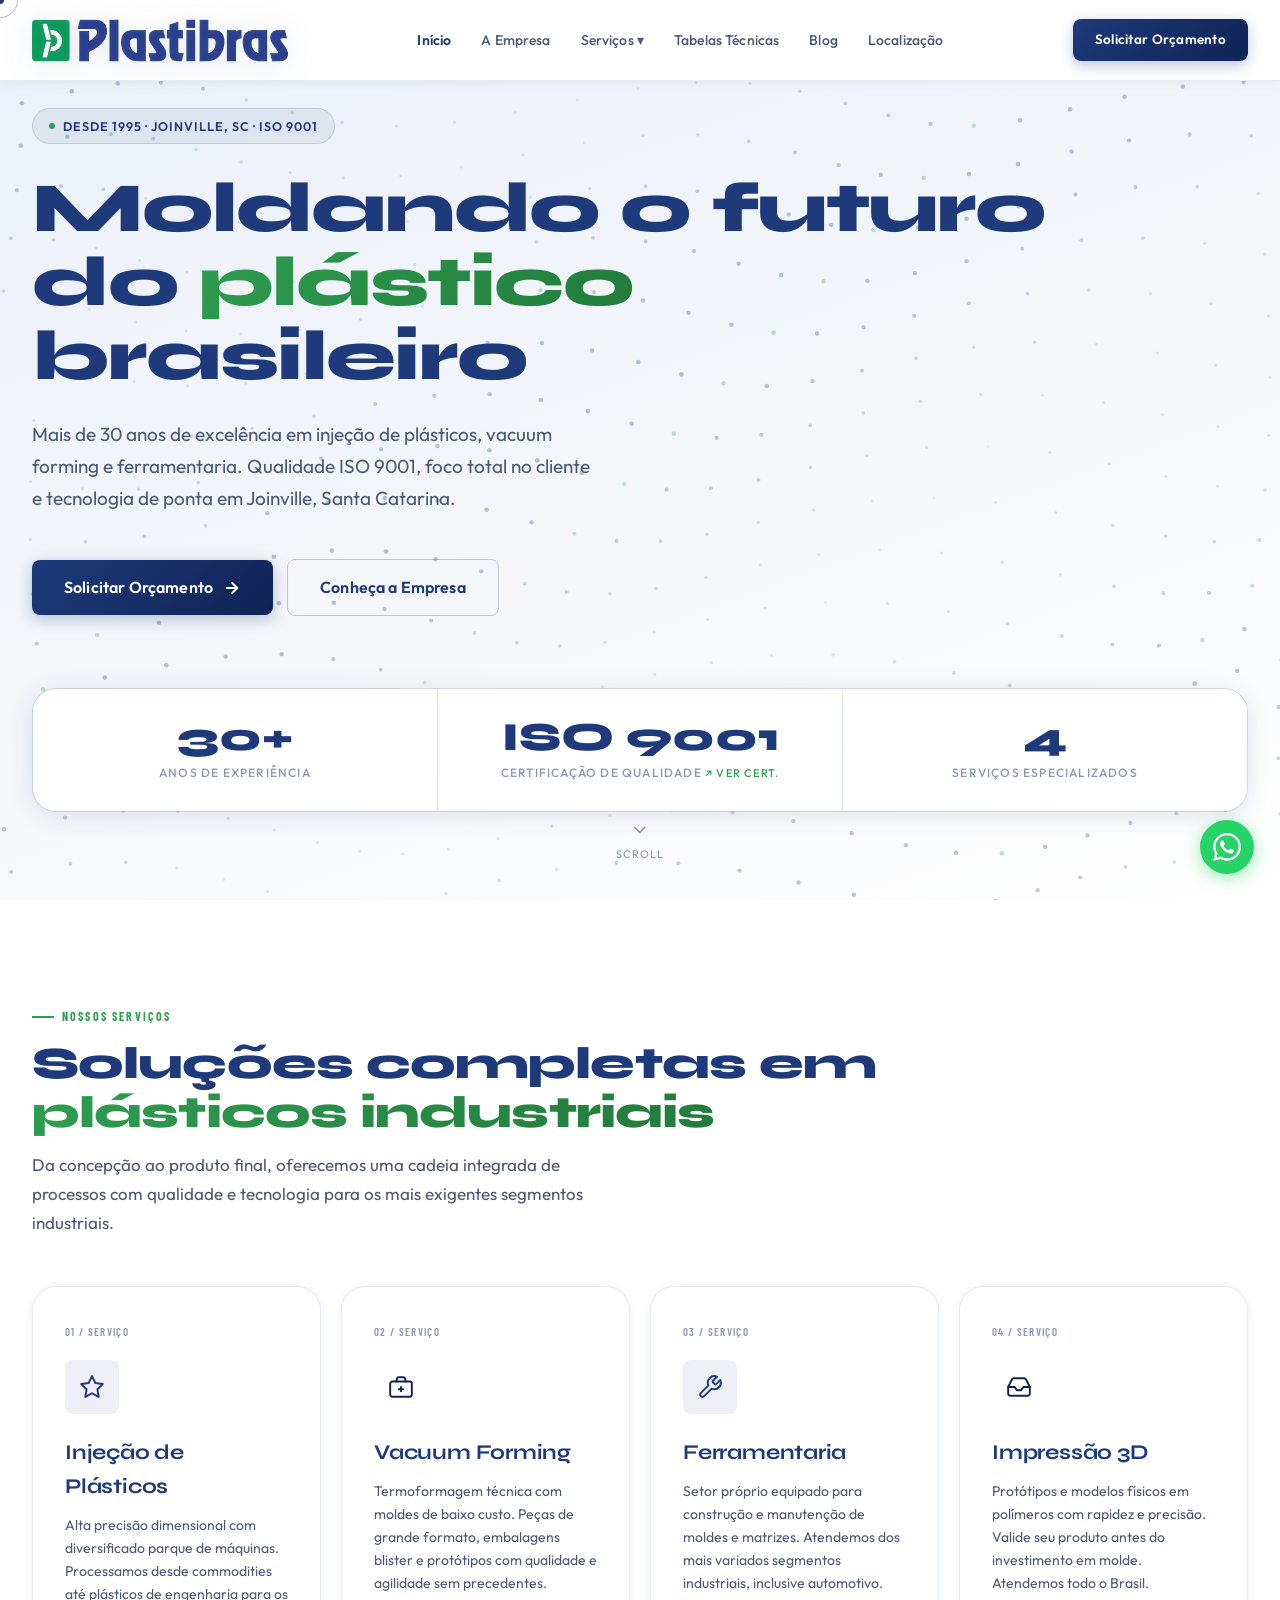
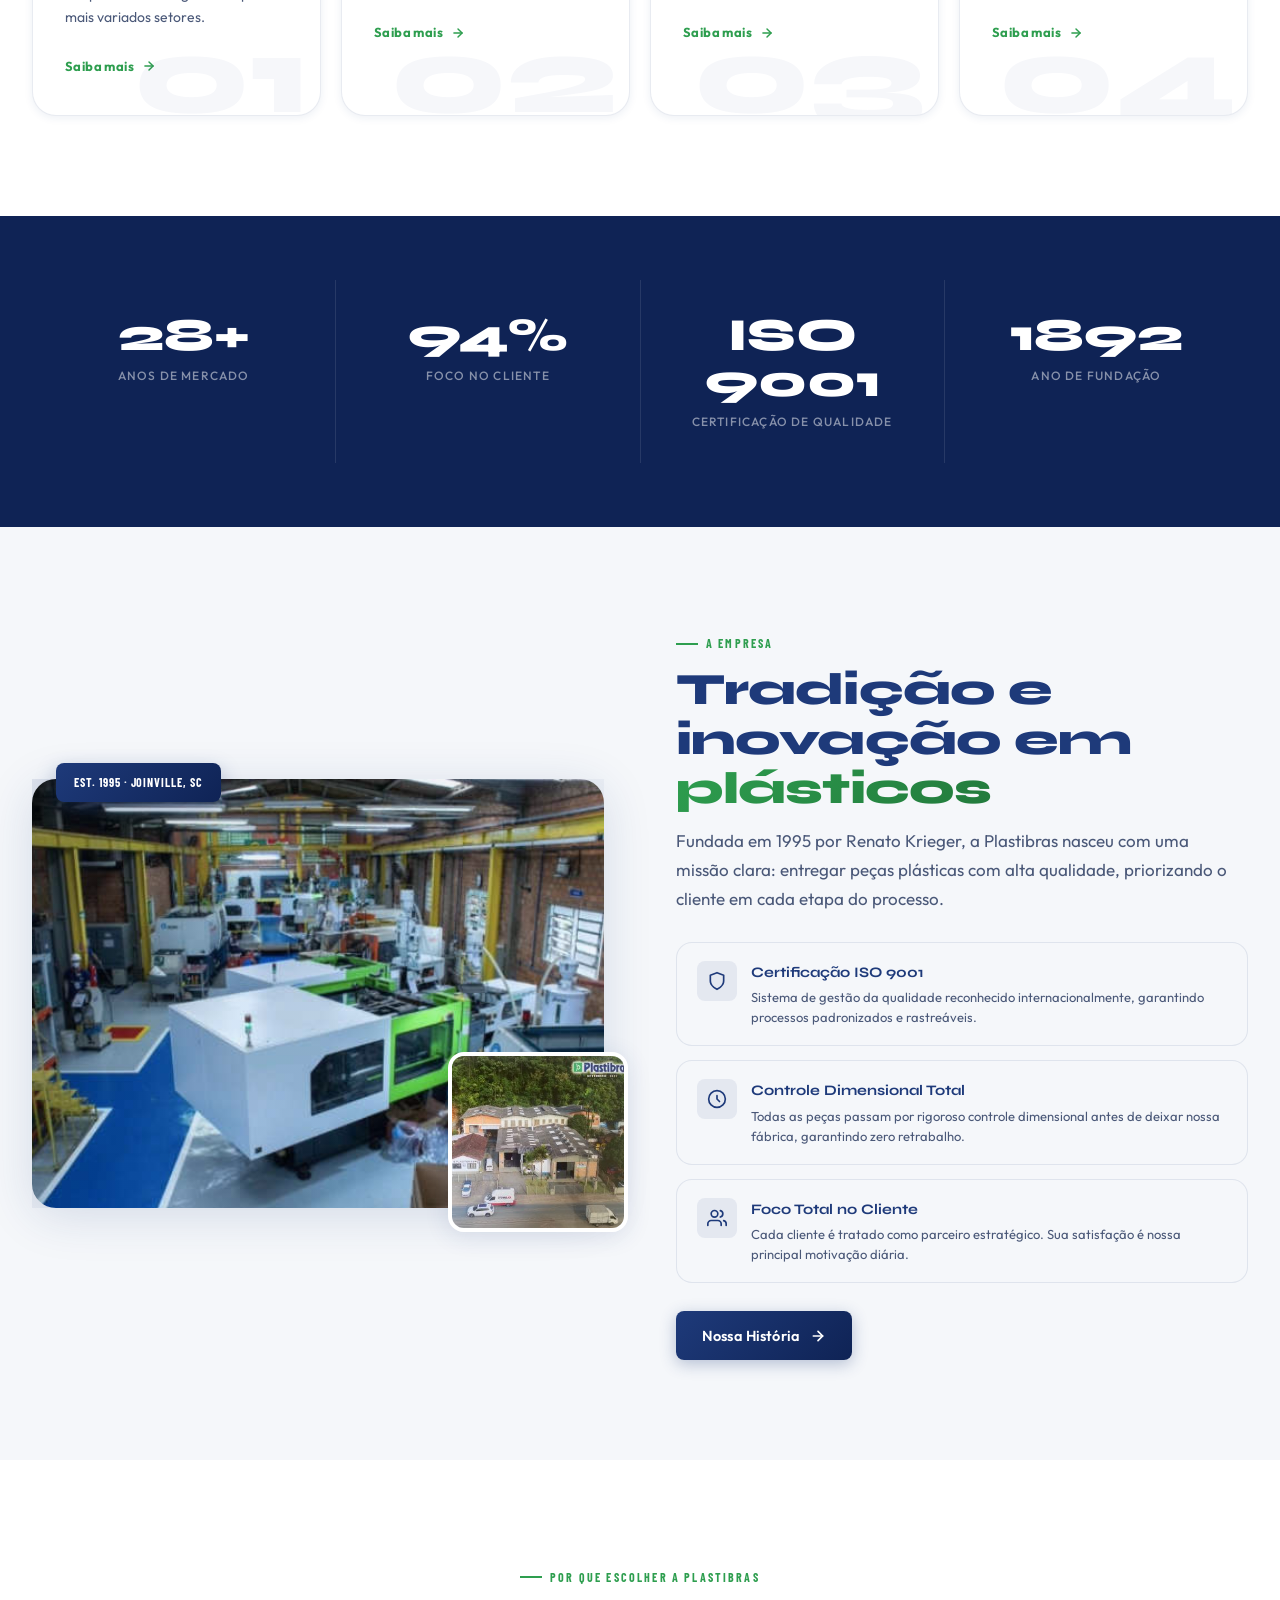
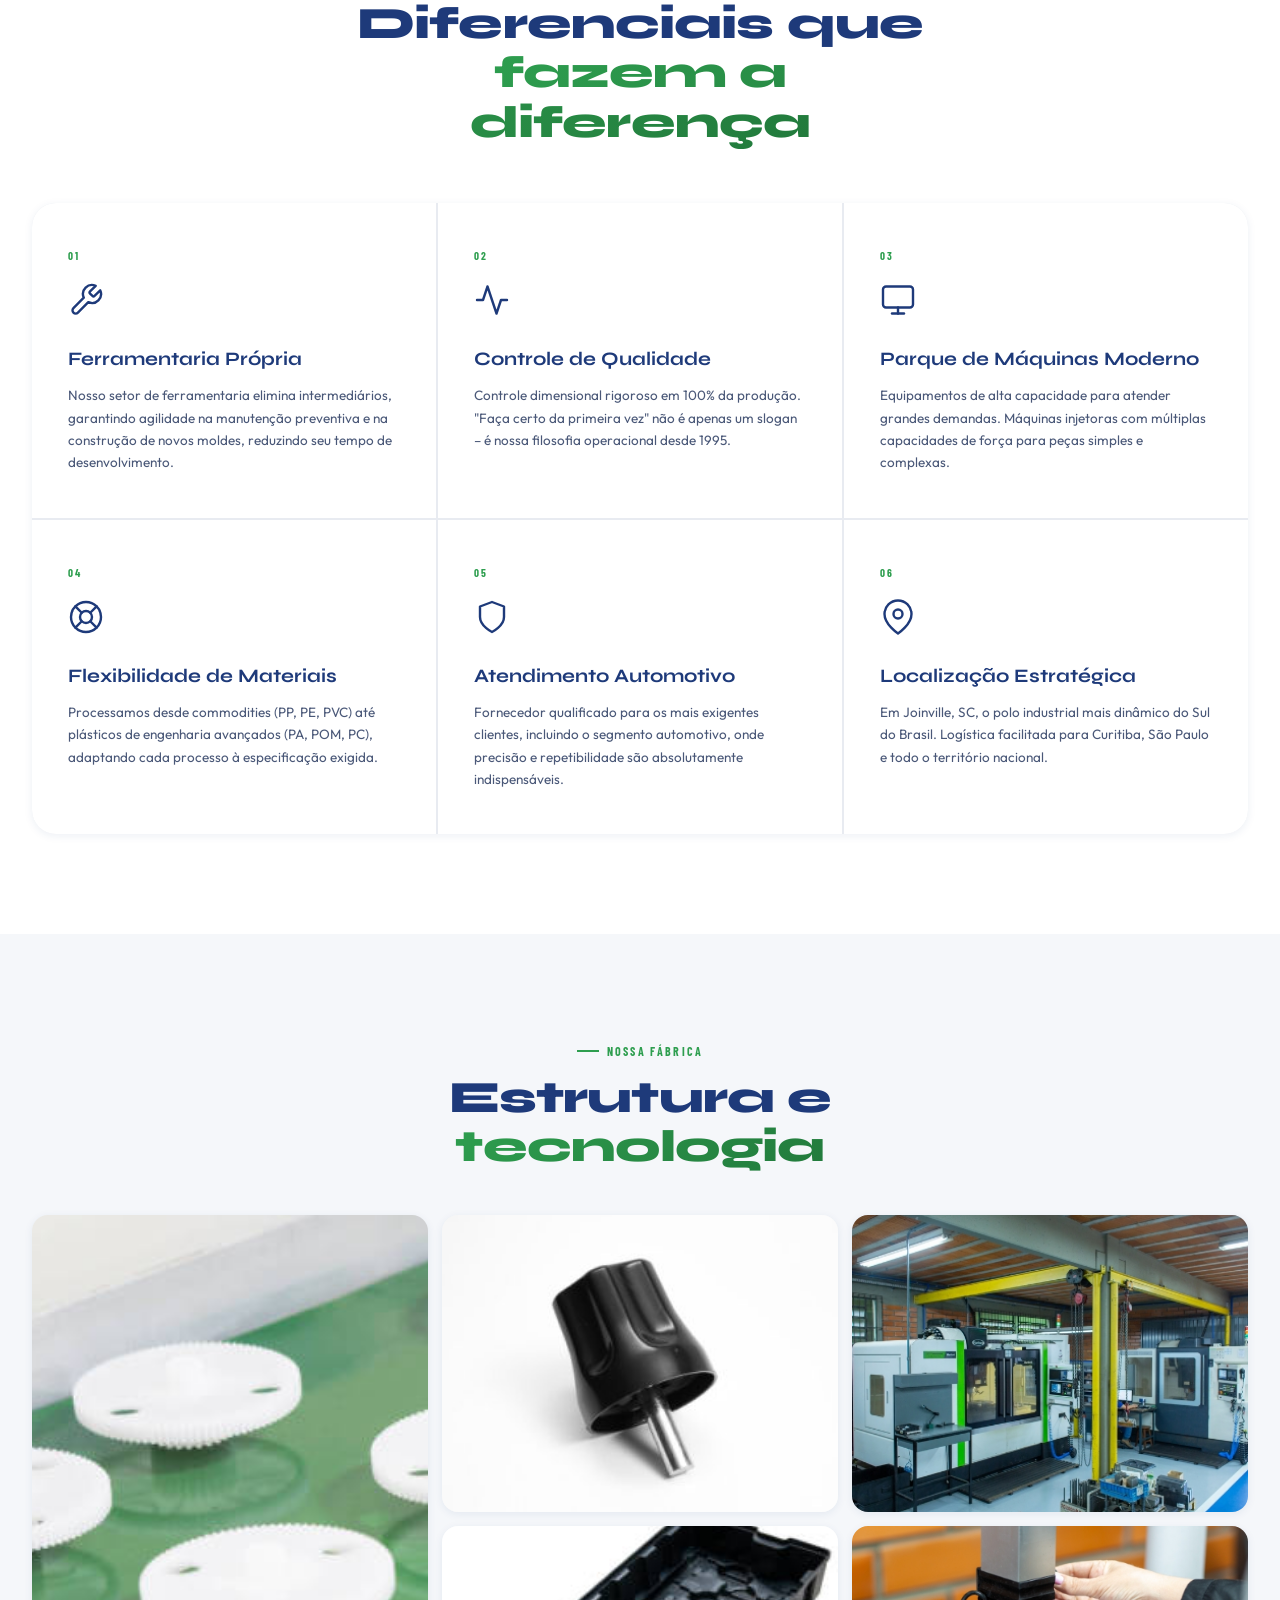
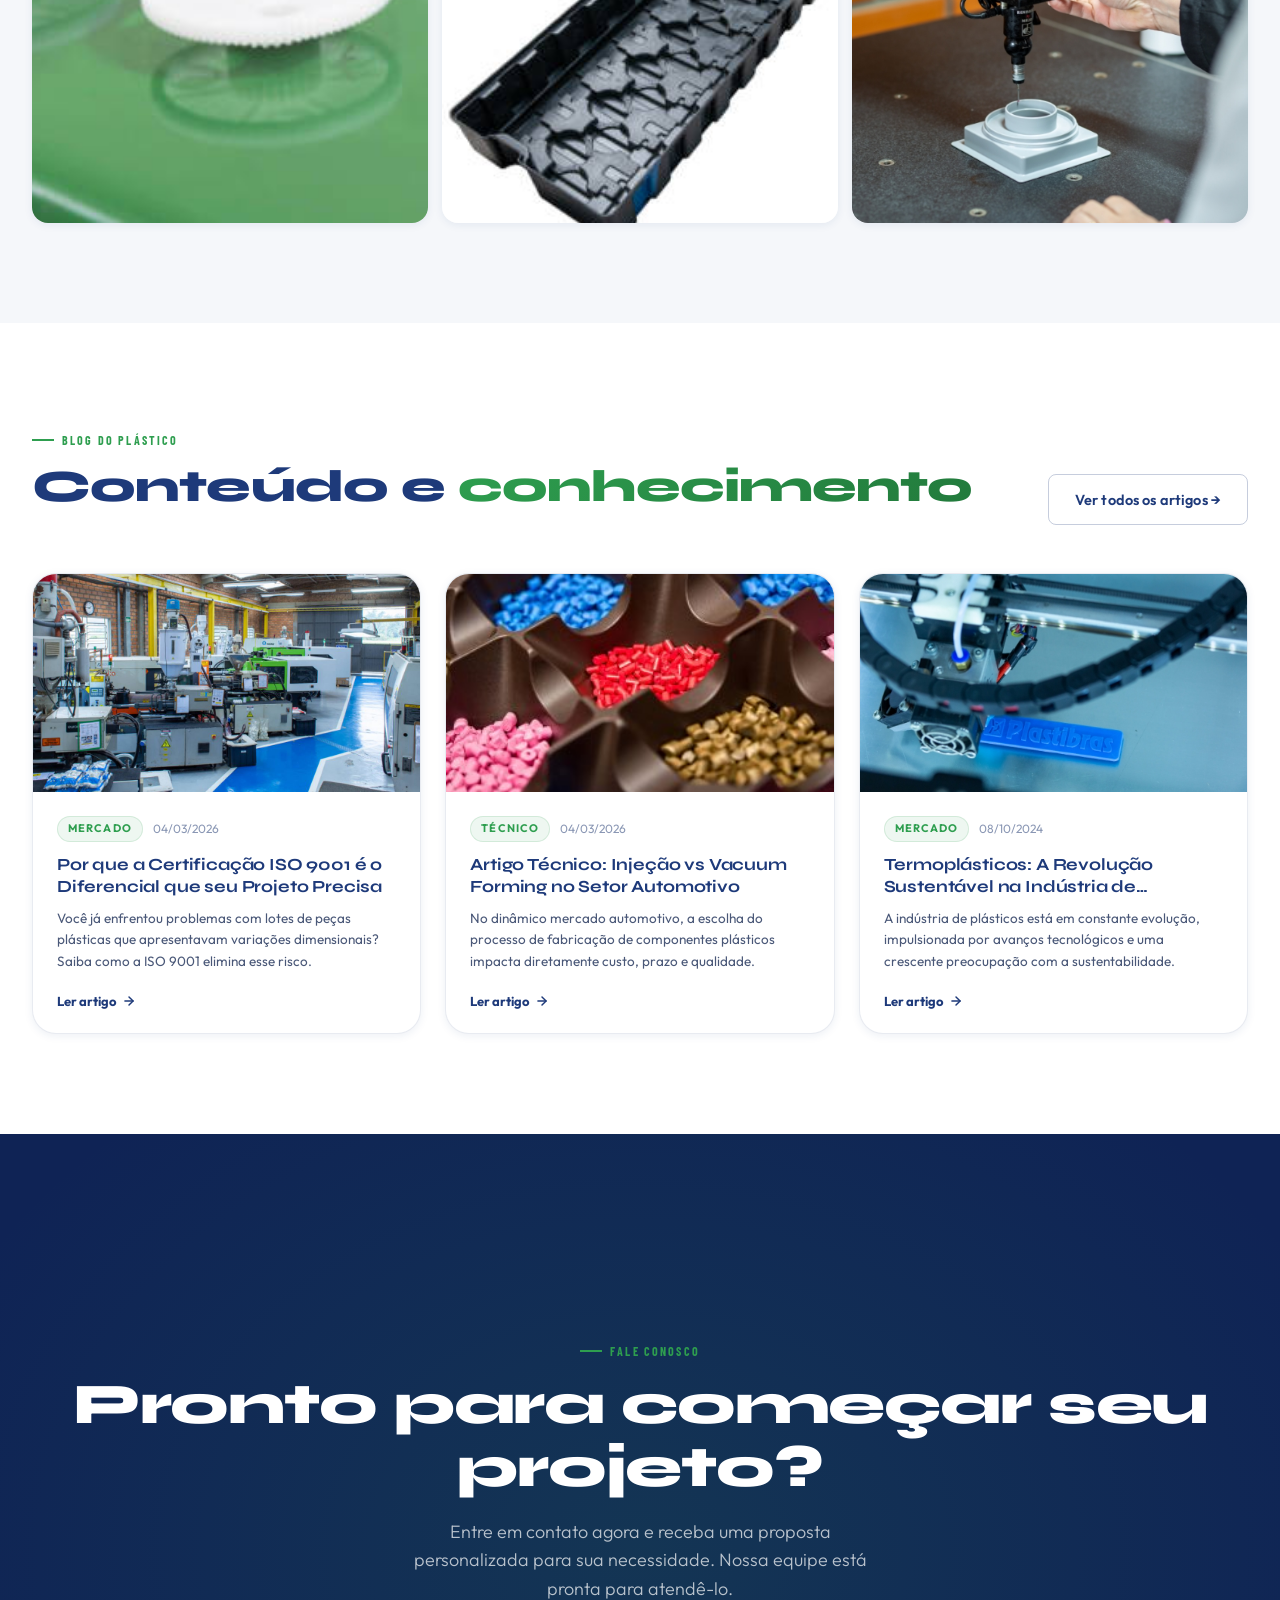
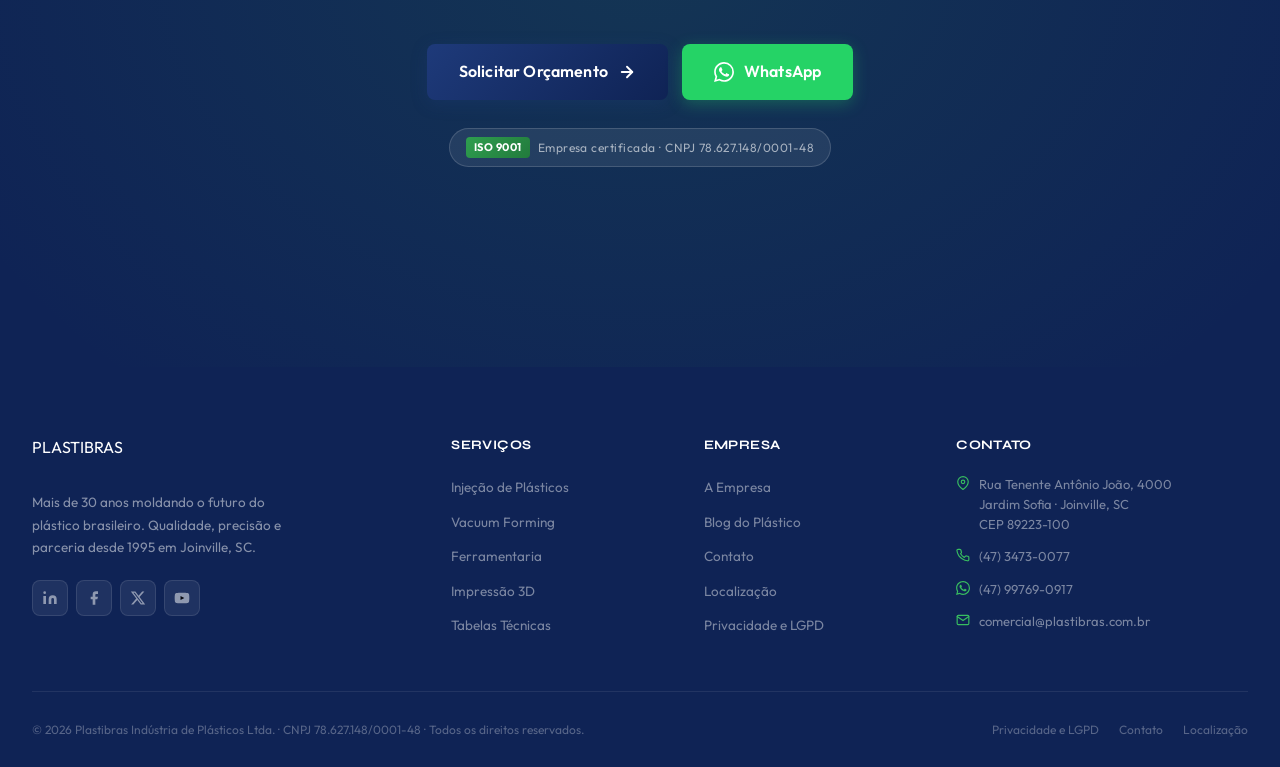
==== commit 3188a728: "Fix founder name: Renato Krieger (not Daniela)" ====
--- a/index.html
+++ b/index.html
@@ -245,7 +245,7 @@
         <div class="section-tag">A Empresa</div>
         <h2 class="section-title">Tradição e inovação em <span class="highlight">plásticos</span></h2>
         <p class="section-desc">
-          Fundada em 1995 por Daniela Krieger, a Plastibras nasceu com uma missão clara:
+          Fundada em 1995 por Renato Krieger, a Plastibras nasceu com uma missão clara:
           entregar peças plásticas com alta qualidade, priorizando o cliente em cada etapa do processo.
         </p>
         <div class="about-features">
--- a/css/styles.css
+++ b/css/styles.css
@@ -57,7 +57,7 @@
 
 /* ─── RESET ─── */
 *, *::before, *::after { box-sizing: border-box; margin: 0; padding: 0; }
-html { scroll-behavior: smooth; font-size: 16px; scroll-padding-top: 136px; }
+html { scroll-behavior: smooth; font-size: 16px; scroll-padding-top: 80px; }
 body {
   font-family: var(--font-body);
   background: var(--bg-0);
@@ -147,20 +147,25 @@
   -webkit-backdrop-filter: blur(16px);
   border-bottom: 1px solid var(--card-border);
   box-shadow: 0 1px 12px rgba(30,58,122,0.06);
+  overflow: visible;
 }
 .nav-inner {
   display: flex; align-items: center;
   justify-content: space-between; gap: 20px;
-  height: 136px;
+  height: 80px;
+  overflow: visible;
 }
 .nav-logo {
-  display: flex; align-items: center; gap: 0;
+  display: flex; align-items: flex-start;
   flex-shrink: 0;
+  position: relative;
+  z-index: 2;
 }
 .nav-logo img, .nav-logo-img {
-  height: 128px; width: auto;
+  height: 256px; width: auto;
   object-fit: contain;
   display: block;
+  filter: drop-shadow(0 4px 16px rgba(30,58,122,0.12));
 }
 .nav-links {
   display: flex; align-items: center; gap: 2px;
@@ -195,8 +200,9 @@
 .nav-dropdown { position: relative; }
 .nav-dropdown-menu {
   position: absolute;
-  top: calc(100% + 8px); left: 50%;
+  top: 100%; left: 50%;
   transform: translateX(-50%);
+  padding-top: 8px;
   background: var(--card);
   border: 1px solid var(--card-border);
   border-radius: var(--radius-md);
@@ -623,7 +629,7 @@
 
 /* ─── PAGE HERO (inner pages) ─── */
 .page-hero {
-  position: relative; padding: 150px 0 72px;
+  position: relative; padding: 112px 0 72px;
   overflow: hidden; border-bottom: 1px solid var(--card-border);
   background: linear-gradient(160deg, #EBF0F8 0%, #F5F7FA 100%);
 }
@@ -988,35 +994,113 @@
 }
 
 /* ─── RESPONSIVE ─── */
+
+/* Tablet */
 @media (max-width: 1100px) {
   .footer-grid { grid-template-columns: 1fr 1fr; }
   .about-grid { gap: 44px; }
 }
+
+/* Mobile landscape / large phones */
 @media (max-width: 900px) {
+  html { scroll-padding-top: 80px; }
   .container { padding: 0 20px; }
-  .section { padding: 72px 0; }
+  .section { padding: 64px 0; }
+
+  /* Nav — shrink to compact bar */
+  .nav-inner { height: 70px; }
+  .nav-logo img, .nav-logo-img { height: 52px; }
   .nav-links, .nav-cta { display: none; }
   .nav-hamburger { display: flex; }
+
+  /* Page hero — account for 70px nav */
+  .page-hero { padding: 100px 0 56px; }
+
+  /* Hero */
   .hero-stats { grid-template-columns: 1fr 1fr; }
   .hero-stat:nth-child(3) { grid-column: span 2; }
+  .hero-actions { flex-direction: column; align-items: flex-start; gap: 12px; }
+  .hero-actions .btn { width: 100%; text-align: center; justify-content: center; }
+
+  /* Layouts */
   .about-grid { grid-template-columns: 1fr; }
   .content-section { grid-template-columns: 1fr; gap: 36px; }
   .content-section.reverse { direction: ltr; }
   .stats-grid { grid-template-columns: 1fr 1fr; }
-  .why-grid { grid-template-columns: 1fr; }
+  .why-grid { grid-template-columns: 1fr 1fr; }
   .blog-grid { grid-template-columns: 1fr 1fr; }
   .contact-grid { grid-template-columns: 1fr; }
   .gallery-grid { grid-template-columns: 1fr 1fr; }
   .gallery-item.tall { grid-row: auto; }
   .form-row { grid-template-columns: 1fr; }
   .footer-grid { grid-template-columns: 1fr; gap: 28px; }
-  .advantages-grid { grid-template-columns: 1fr; }
-}
+  .advantages-grid { grid-template-columns: 1fr 1fr; }
+
+  /* Map section on localizacao */
+  .map-wrap iframe { height: 300px; }
+
+  /* CTA buttons */
+  .cta-actions { flex-direction: column; align-items: center; gap: 12px; }
+  .cta-actions .btn { width: 100%; max-width: 320px; justify-content: center; }
+  .cta-desc { font-size: 16px; }
+}
+
+/* Mobile portrait */
 @media (max-width: 600px) {
-  .hero-stats { grid-template-columns: 1fr; }
+  html { scroll-padding-top: 70px; }
+  .container { padding: 0 16px; }
+  .section { padding: 52px 0; }
+
+  /* Nav */
+  .nav-inner { height: 64px; }
+  .nav-logo img, .nav-logo-img { height: 44px; }
+
+  /* Page hero */
+  .page-hero { padding: 86px 0 44px; }
+
+  /* Hero text */
+  .hero-badge { font-size: 11px; padding: 7px 14px; }
+  .hero-subtitle { font-size: 15px; }
+  .hero-stats { grid-template-columns: 1fr; gap: 12px; }
   .hero-stat:nth-child(3) { grid-column: auto; }
+  .hero-stat-number { font-size: 28px; }
+  .scroll-indicator { display: none; }
+
+  /* Grids → single column */
+  .why-grid { grid-template-columns: 1fr; }
   .blog-grid { grid-template-columns: 1fr; }
   .gallery-grid { grid-template-columns: 1fr; }
+  .advantages-grid { grid-template-columns: 1fr; }
   .stats-grid { grid-template-columns: 1fr 1fr; }
+
+  /* Section titles */
+  .section-title { font-size: clamp(22px, 6vw, 34px); }
+  .section-desc { font-size: 15px; }
+
+  /* Cards */
+  .service-card { padding: 24px 20px; }
+  .why-item { padding: 20px; }
+
+  /* Stats band numbers */
+  .stat-number { font-size: 36px; }
+
+  /* Table */
   .table-scroll-hint { display: block; }
-}
+
+  /* CTA */
+  .cta-title { font-size: clamp(24px, 7vw, 40px); }
+  .cta-desc { font-size: 15px; }
+
+  /* Forms */
+  .contact-form { padding: 24px 20px; }
+
+  /* Blog featured card stacks */
+  .blog-featured { grid-template-columns: 1fr; }
+  .blog-featured-img { height: 220px; }
+
+  /* Map */
+  .map-wrap iframe { height: 260px; }
+
+  /* Footer */
+  .footer { padding: 48px 0 24px; }
+}
